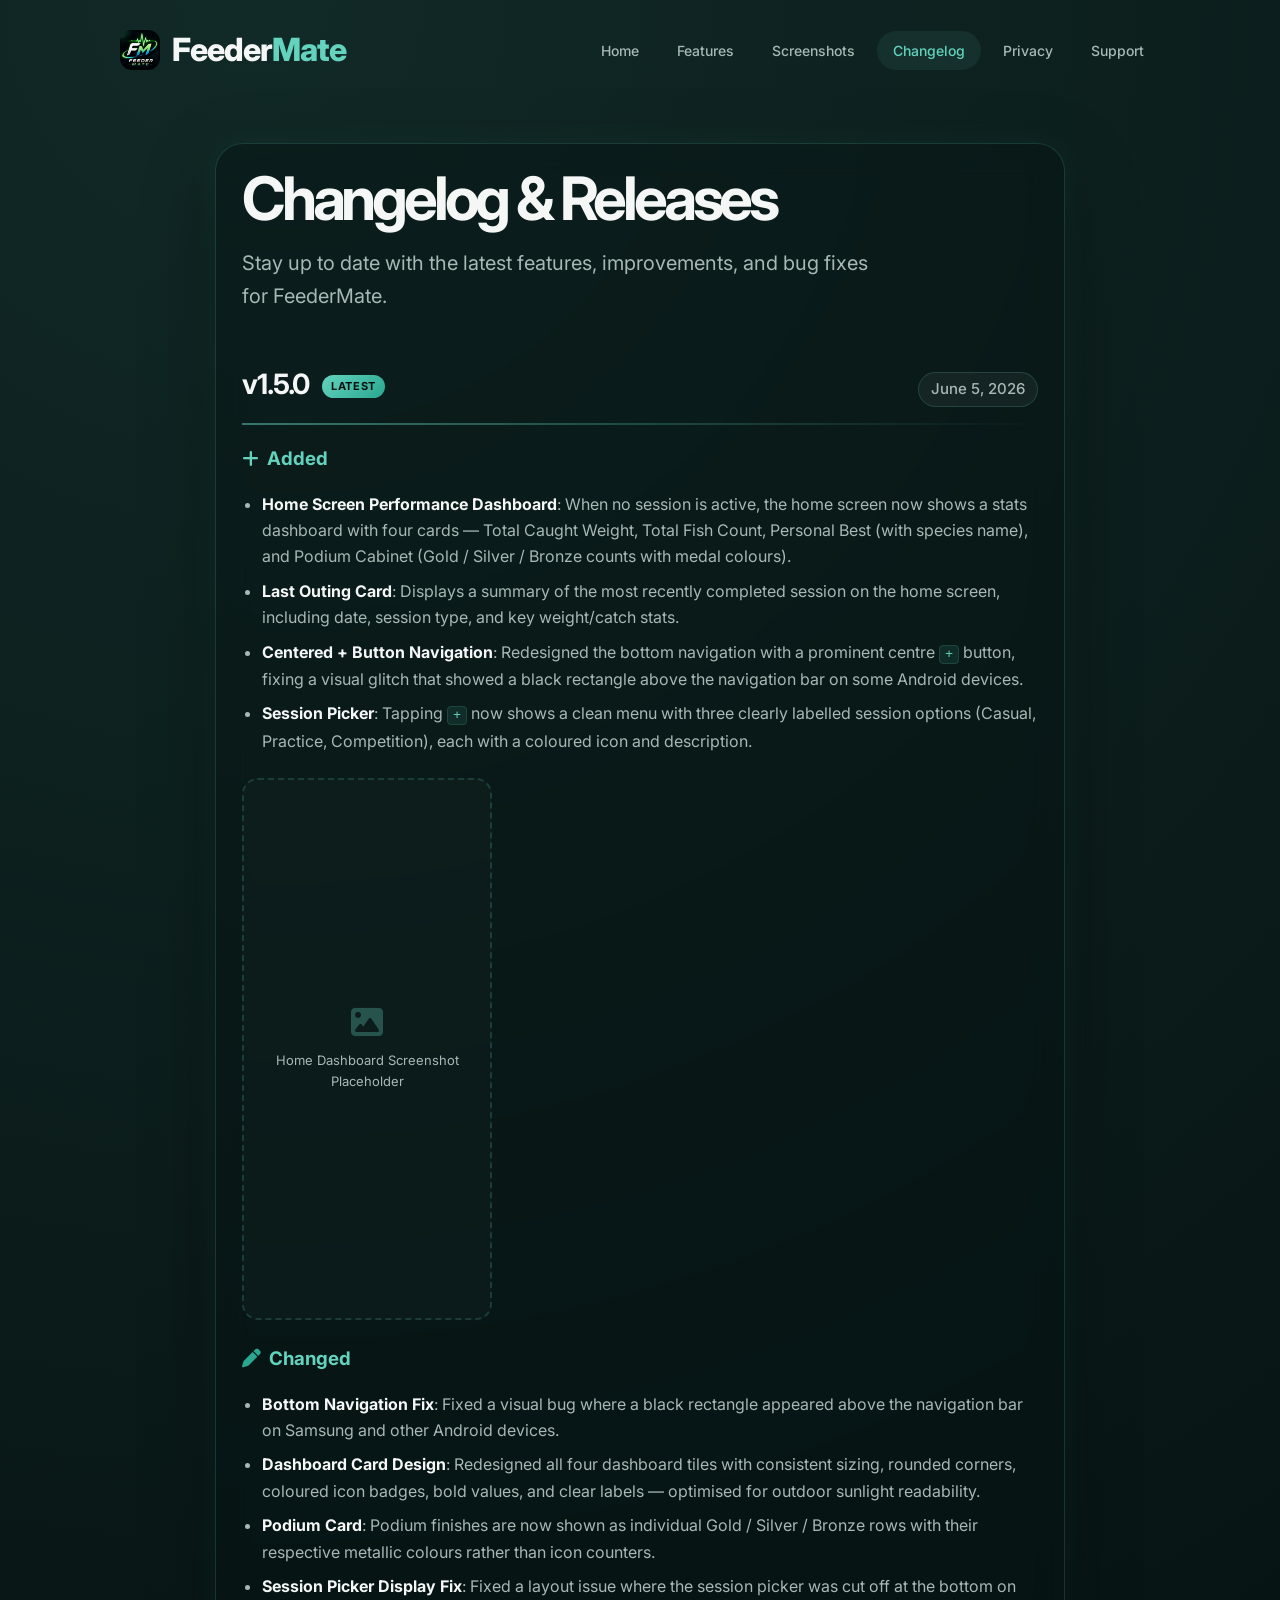
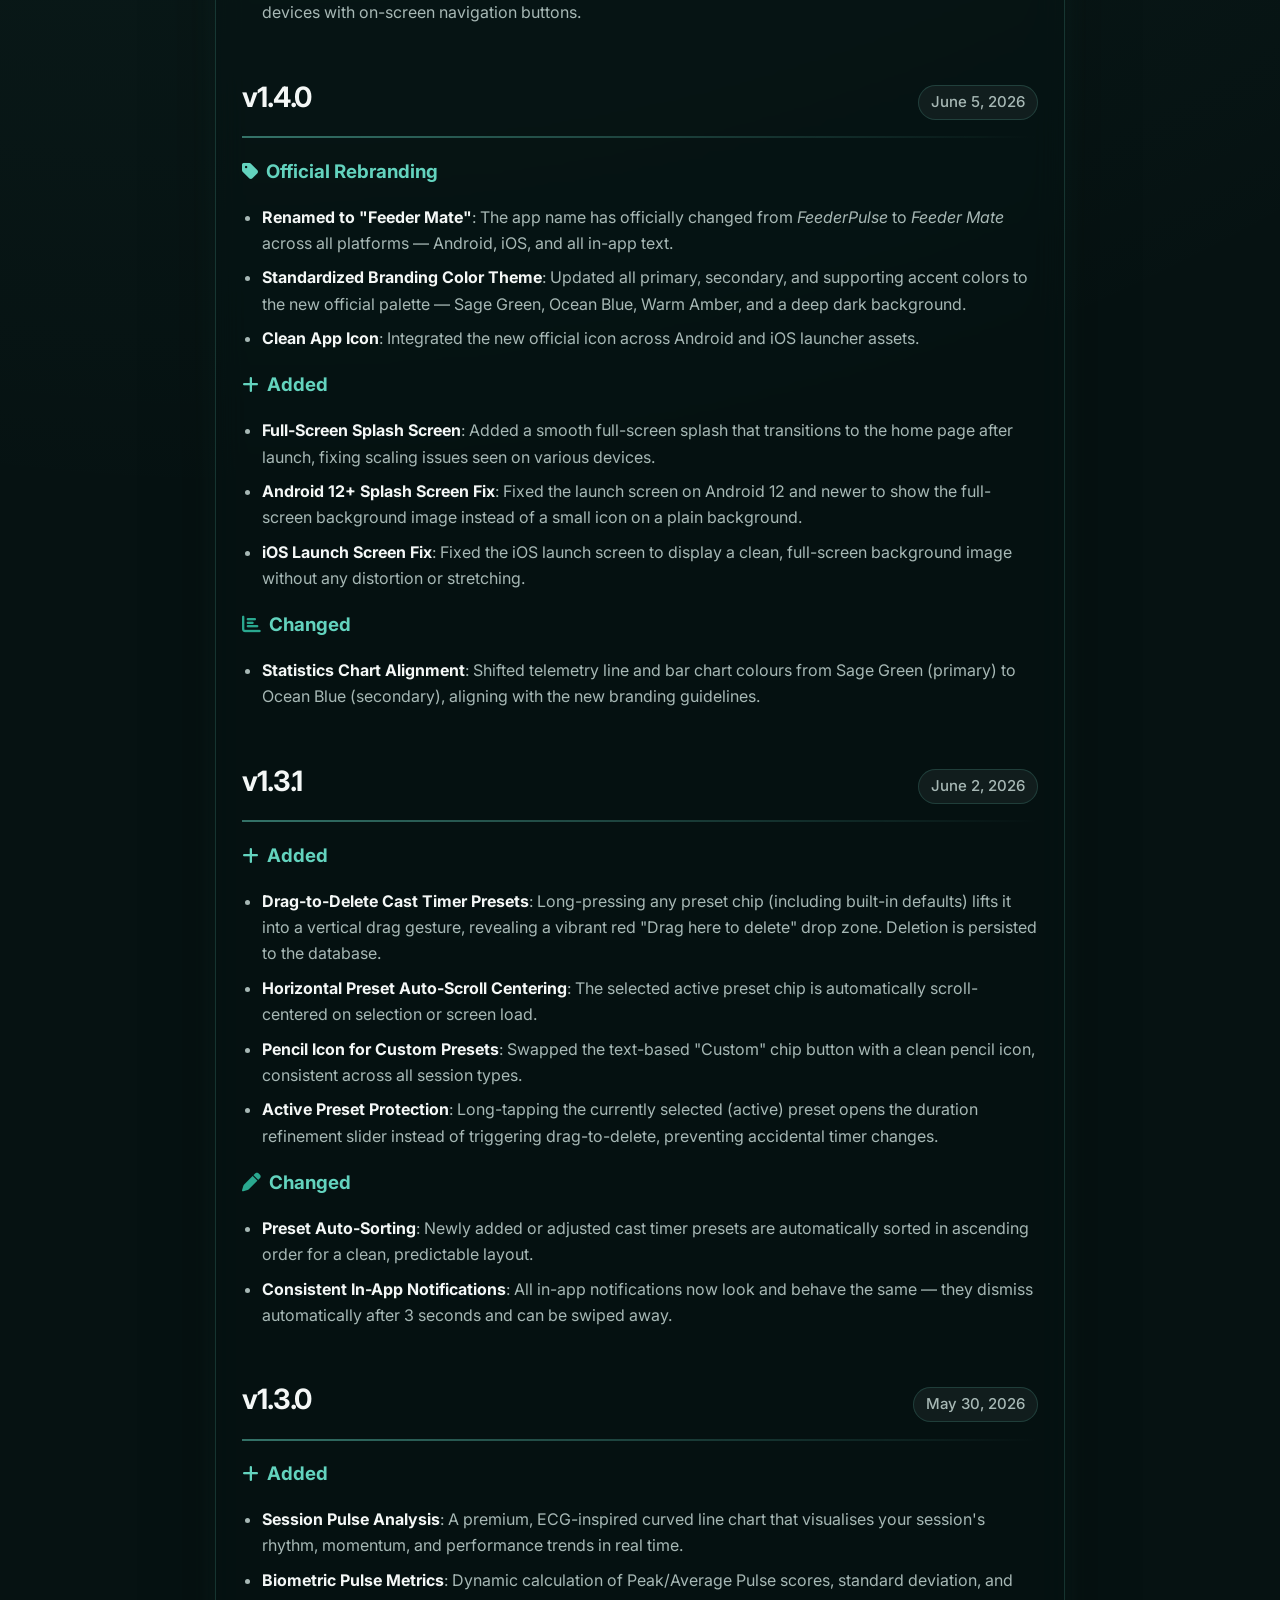
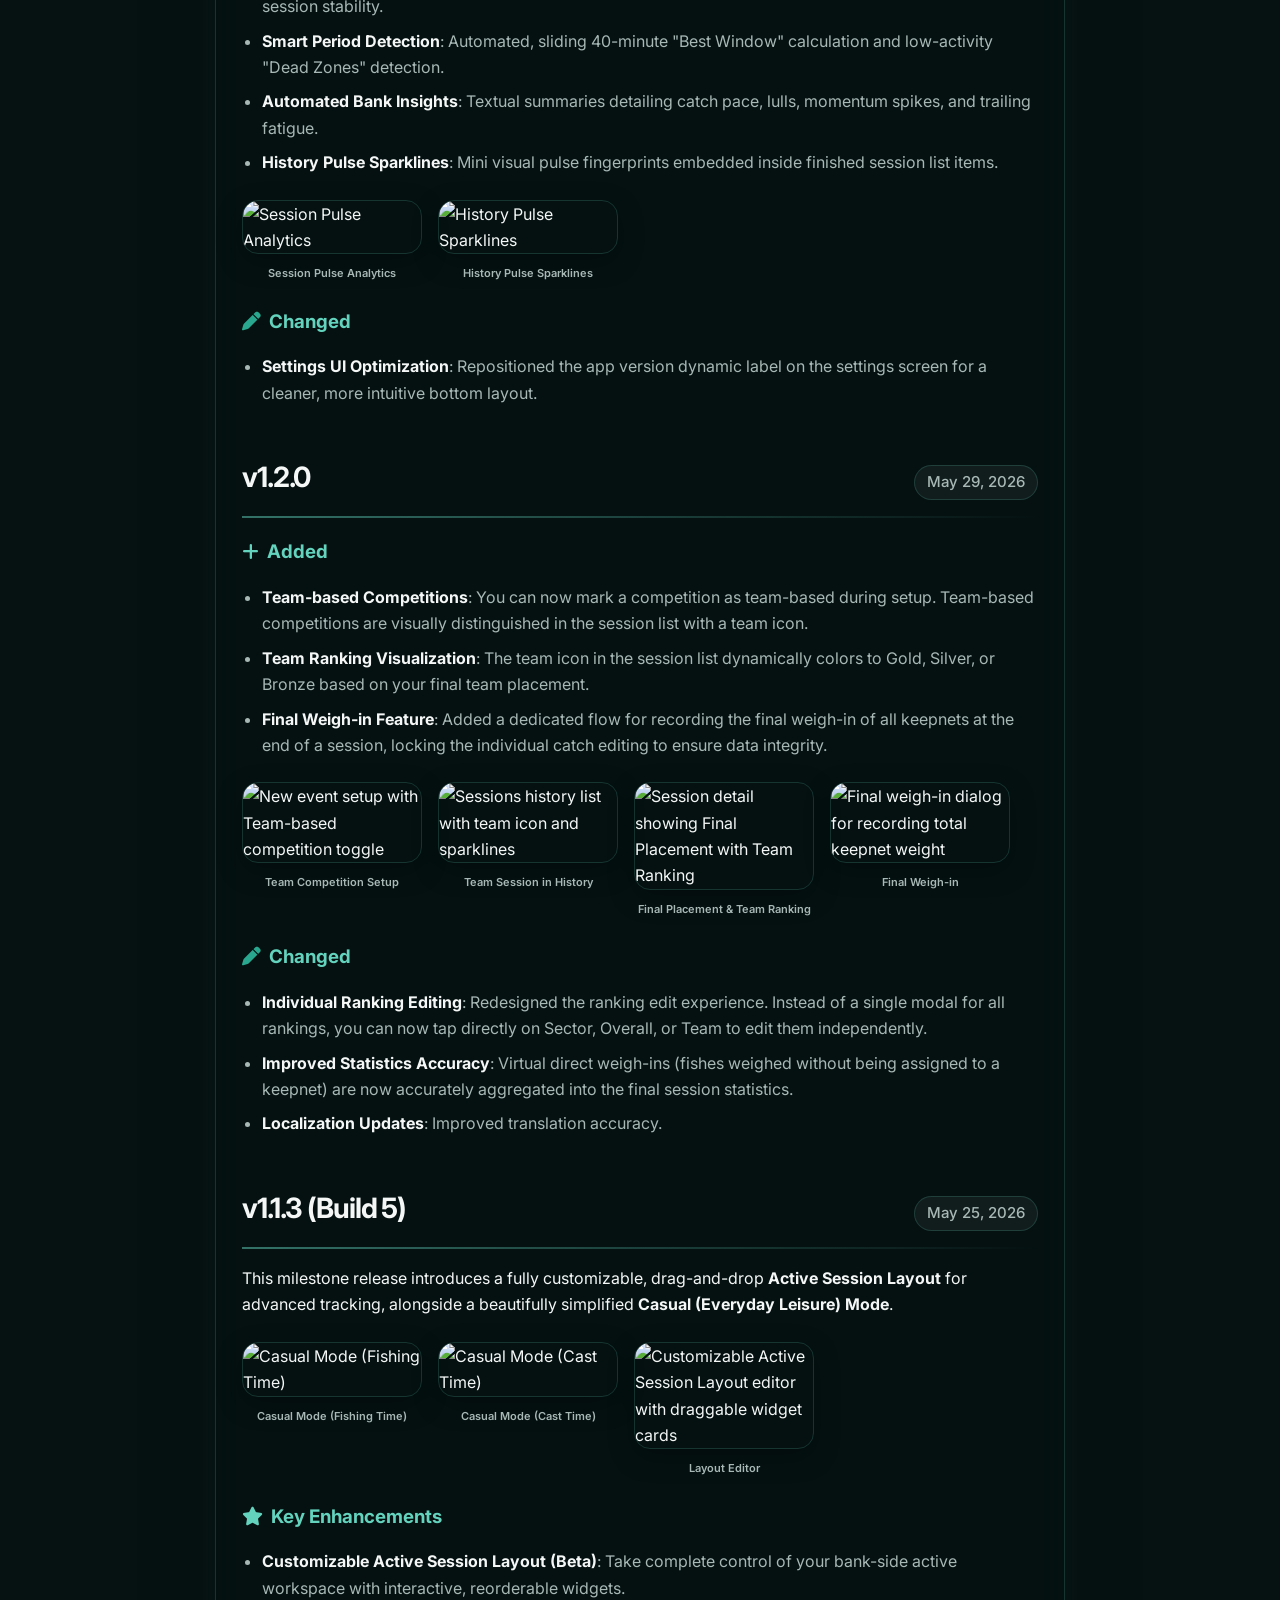
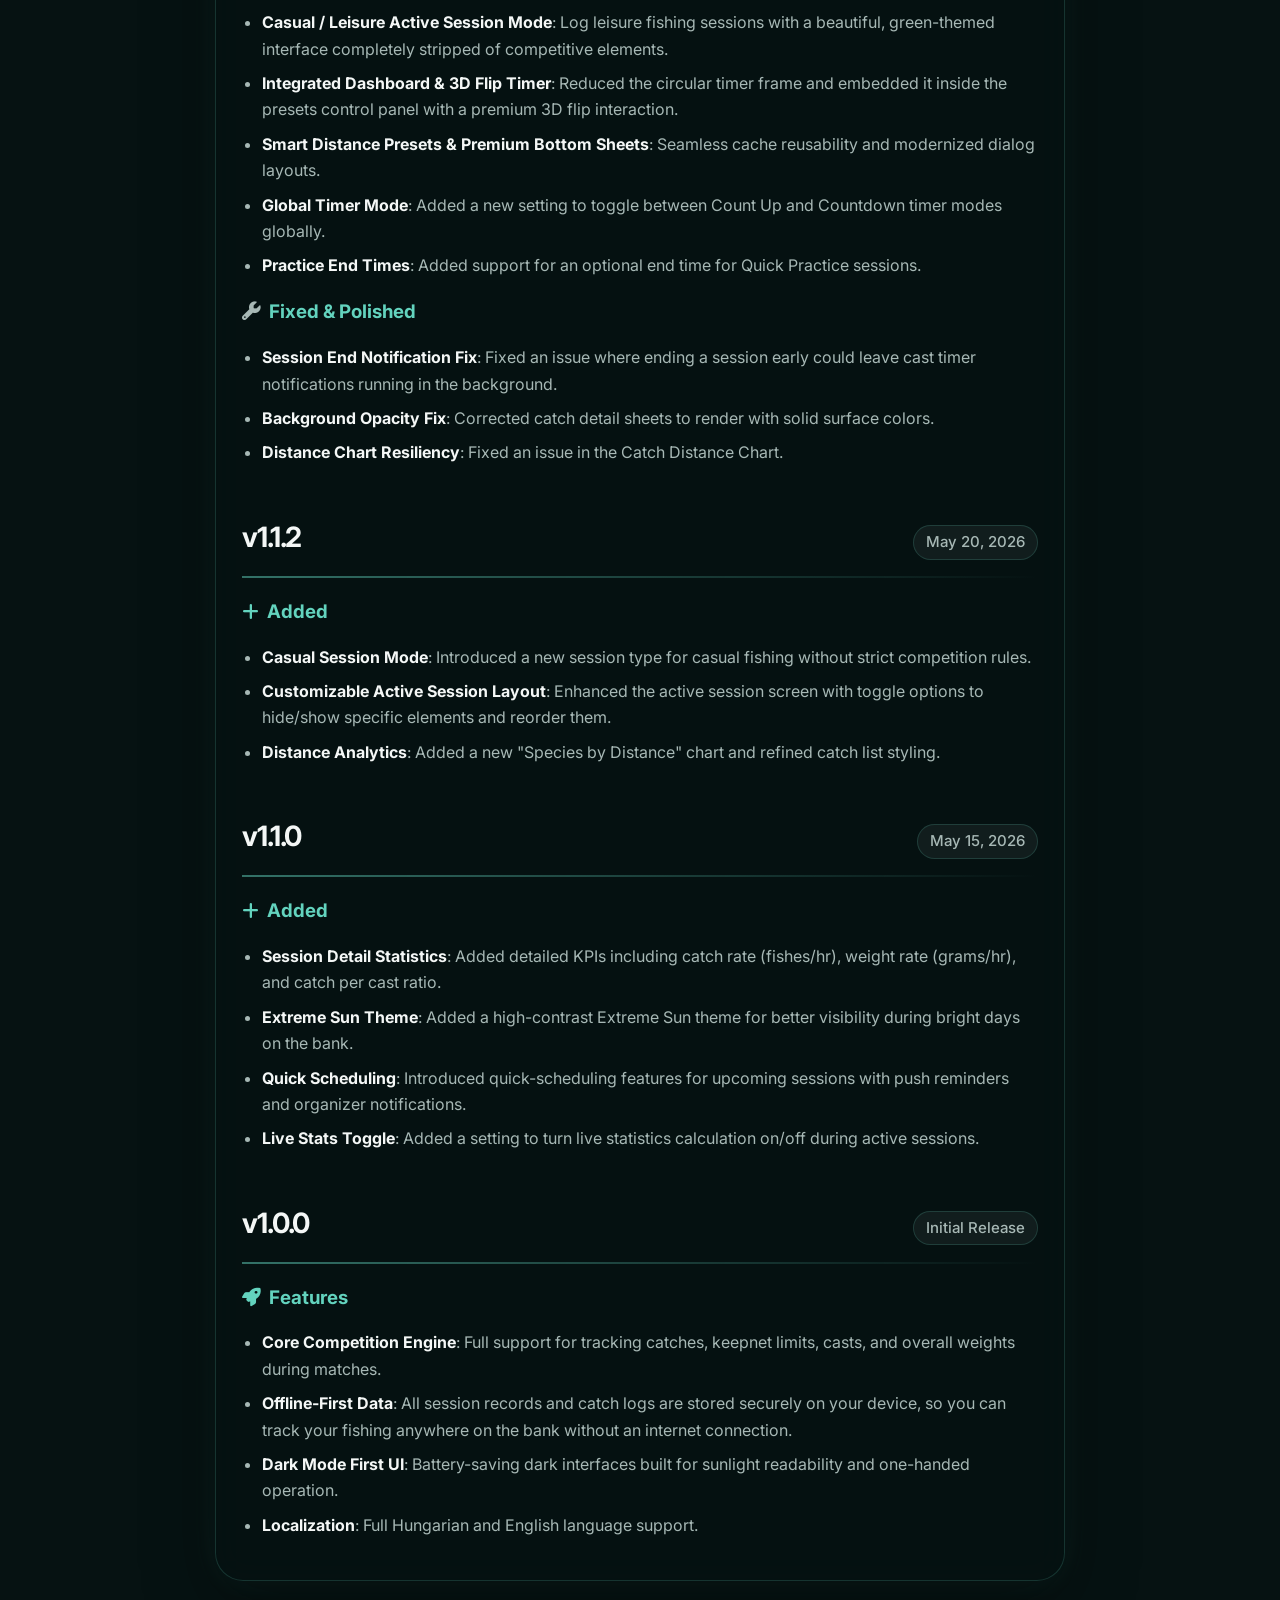
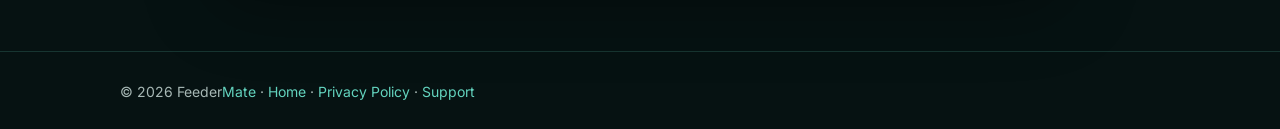
==== changelog/index.html @ 457b097d "Make changelog user-friendly: replace developer jargon with plain language" ====
<!DOCTYPE html>
<html lang="en">

<head>
  <meta charset="UTF-8" />
  <meta name="viewport" content="width=device-width, initial-scale=1.0" />
  <title>Changelog & Releases — FeederMate</title>
  <meta name="description" content="FeederMate release notes, upcoming features, and historical changelog." />

  <!-- Open Graph / Facebook -->
  <meta property="og:type" content="website" />
  <meta property="og:url" content="https://feedermate.app/changelog/" />
  <meta property="og:title" content="Changelog & Releases — FeederMate" />
  <meta property="og:description" content="FeederMate release notes, upcoming features, and historical changelog." />
  <meta property="og:image" content="https://feedermate.app/assets/app_icon_2.webp" />

  <!-- Twitter -->
  <meta property="twitter:card" content="summary_large_image" />
  <meta property="twitter:url" content="https://feedermate.app/changelog/" />
  <meta property="twitter:title" content="Changelog & Releases — FeederMate" />
  <meta property="twitter:description"
    content="FeederMate release notes, upcoming features, and historical changelog." />
  <meta name="twitter:image" content="https://feedermate.app/assets/app_icon_2.webp" />

  <!-- Favicon & Touch Icons -->
  <link rel="icon" type="image/webp" sizes="1254x1254" href="../assets/app_icon_2.webp" />
  <link rel="apple-touch-icon" sizes="1254x1254" href="../assets/app_icon_2.webp" />

  <!-- Google Fonts (Inter) -->
  <link rel="preconnect" href="https://fonts.googleapis.com">
  <link rel="preconnect" href="https://fonts.gstatic.com" crossorigin>
  <link href="https://fonts.googleapis.com/css2?family=Inter:wght@300;400;500;600;700;800;900&display=swap"
    rel="stylesheet">

  <!-- Google Analytics (gtag.js) -->
  <script async src="https://www.googletagmanager.com/gtag/js?id=G-5XJ4RJ6B6T"></script>
  <script>
    window.dataLayer = window.dataLayer || [];
    function gtag() { dataLayer.push(arguments); }
    gtag('js', new Date());

    gtag('config', 'G-5XJ4RJ6B6T');
  </script>

  <link rel="stylesheet" href="../styles/main.css?v=1.0.1" />
  <link rel="stylesheet" href="https://cdnjs.cloudflare.com/ajax/libs/font-awesome/6.7.2/css/all.min.css" />
</head>

<body>
  <header class="container nav">
    <a class="brand" href="../" aria-label="FeederMate home">
      <img src="../assets/app_icon_2.webp" alt="FeederMate Logo" class="brand-logo">
      <span>Feeder<span class="brand-pulse">Mate</span></span>
    </a>
    <button class="nav-toggle" id="nav-toggle" aria-label="Toggle navigation" aria-expanded="false"
      aria-controls="nav-menu">
      <i class="fa-solid fa-bars"></i>
    </button>
    <nav class="nav-links" id="nav-menu">
      <a href="../">Home</a>
      <a href="../#features">Features</a>
      <a href="../#screenshots">Screenshots</a>
      <a href="../changelog/" class="active">Changelog</a>
      <a href="../privacy-policy/">Privacy</a>
      <a href="../support/">Support</a>
    </nav>
  </header>

  <main class="container policy">
    <div class="card changelog">
      <h1>Changelog & Releases</h1>
      <p class="lead">Stay up to date with the latest features, improvements, and bug fixes for FeederMate.</p>

      <div class="release-item latest">
        <div class="release-header">
          <h2>v1.5.0 <span class="release-badge">Latest</span></h2>
          <span class="release-date">June 5, 2026</span>
        </div>
        <div class="pulse-line"></div>
        <div class="release-content">
          <h3><i class="fa-solid fa-plus" style="color:var(--accent);margin-right:8px;"></i>Added</h3>
          <ul>
            <li><strong>Home Screen Performance Dashboard</strong>: When no session is active, the home screen now
              shows a stats dashboard with four cards — Total Caught Weight, Total Fish Count, Personal Best (with
              species name),
              and Podium Cabinet (Gold / Silver / Bronze counts with medal colours).</li>
            <li><strong>Last Outing Card</strong>: Displays a summary of the most recently completed session on the home
              screen, including date, session type, and key weight/catch stats.</li>
            <li><strong>Centered + Button Navigation</strong>: Redesigned the bottom navigation with a prominent
              centre <code>+</code> button, fixing a visual glitch that showed a black rectangle above the
              navigation bar on some Android devices.</li>
            <li><strong>Session Picker</strong>: Tapping <code>+</code> now shows a clean menu with three
              clearly labelled session options (Casual, Practice, Competition), each with a coloured icon and
              description.</li>
          </ul>

          <div class="feature-placeholder">
            <i class="fa-solid fa-image"></i>
            <span>Home Dashboard Screenshot Placeholder</span>
          </div>

          <h3><i class="fa-solid fa-pen" style="color:var(--accent-2);margin-right:8px;"></i>Changed</h3>
          <ul>
            <li><strong>Bottom Navigation Fix</strong>: Fixed a visual bug where a black rectangle appeared above
              the navigation bar on Samsung and other Android devices.
            </li>
            <li><strong>Dashboard Card Design</strong>: Redesigned all four dashboard tiles with consistent sizing,
              rounded corners, coloured icon badges, bold values, and clear labels — optimised for outdoor sunlight
              readability.</li>
            <li><strong>Podium Card</strong>: Podium finishes are now shown as individual Gold / Silver / Bronze rows
              with their respective metallic colours rather than icon counters.</li>
            <li><strong>Session Picker Display Fix</strong>: Fixed a layout issue where the session picker
              was cut off at the bottom on devices with on-screen navigation buttons.
            </li>
          </ul>
        </div>
      </div>

      <div class="release-item">
        <div class="release-header">
          <h2>v1.4.0</h2>
          <span class="release-date">June 5, 2026</span>
        </div>
        <div class="pulse-line"></div>
        <div class="release-content">
          <h3><i class="fa-solid fa-tag" style="color:var(--accent);margin-right:8px;"></i>Official Rebranding</h3>
          <ul>
            <li><strong>Renamed to "Feeder Mate"</strong>: The app name has officially changed from <em>FeederPulse</em>
              to <em>Feeder Mate</em> across all platforms — Android, iOS, and all in-app text.</li>
            <li><strong>Standardized Branding Color Theme</strong>: Updated all primary, secondary, and supporting
              accent colors to the new official palette — Sage Green, Ocean Blue, Warm Amber, and a deep dark
              background.
            </li>
            <li><strong>Clean App Icon</strong>: Integrated the new official icon across Android and iOS launcher
              assets.</li>
          </ul>

          <h3><i class="fa-solid fa-plus" style="color:var(--accent);margin-right:8px;"></i>Added</h3>
          <ul>
            <li><strong>Full-Screen Splash Screen</strong>: Added a smooth full-screen splash that transitions
              to the home page after launch, fixing scaling issues seen on various devices.</li>
            <li><strong>Android 12+ Splash Screen Fix</strong>: Fixed the launch screen on Android 12 and newer
              to show the full-screen background image instead of a small icon on a plain background.</li>
            <li><strong>iOS Launch Screen Fix</strong>: Fixed the iOS launch screen to display a clean,
              full-screen background image without any distortion or stretching.</li>
          </ul>

          <h3><i class="fa-solid fa-chart-bar" style="color:var(--accent-2);margin-right:8px;"></i>Changed</h3>
          <ul>
            <li><strong>Statistics Chart Alignment</strong>: Shifted telemetry line and bar chart colours from Sage
              Green (primary) to Ocean Blue (secondary), aligning with the new branding guidelines.</li>
          </ul>
        </div>
      </div>

      <div class="release-item">
        <div class="release-header">
          <h2>v1.3.1</h2>
          <span class="release-date">June 2, 2026</span>
        </div>
        <div class="pulse-line"></div>
        <div class="release-content">
          <h3><i class="fa-solid fa-plus" style="color:var(--accent);margin-right:8px;"></i>Added</h3>
          <ul>
            <li><strong>Drag-to-Delete Cast Timer Presets</strong>: Long-pressing any preset chip (including built-in
              defaults) lifts it into a vertical drag gesture, revealing a vibrant red "Drag here to delete" drop zone.
              Deletion is persisted to the database.</li>
            <li><strong>Horizontal Preset Auto-Scroll Centering</strong>: The selected active preset chip is
              automatically scroll-centered on selection or screen load.</li>
            <li><strong>Pencil Icon for Custom Presets</strong>: Swapped the text-based "Custom" chip button with a
              clean pencil icon, consistent across all session types.</li>
            <li><strong>Active Preset Protection</strong>: Long-tapping the currently selected (active) preset opens the
              duration refinement slider instead of triggering drag-to-delete, preventing accidental timer changes.</li>
          </ul>
          <h3><i class="fa-solid fa-pen" style="color:var(--accent-2);margin-right:8px;"></i>Changed</h3>
          <ul>
            <li><strong>Preset Auto-Sorting</strong>: Newly added or adjusted cast timer presets are automatically
              sorted in ascending order for a clean, predictable layout.</li>
            <li><strong>Consistent In-App Notifications</strong>: All in-app notifications now look and behave
              the same — they dismiss automatically after 3 seconds and can be swiped away.
            </li>
          </ul>
        </div>
      </div>

      <div class="release-item">
        <div class="release-header">
          <h2>v1.3.0</h2>
          <span class="release-date">May 30, 2026</span>
        </div>
        <div class="pulse-line"></div>
        <div class="release-content">
          <h3><i class="fa-solid fa-plus" style="color:var(--accent);margin-right:8px;"></i>Added</h3>
          <ul>
            <li><strong>Session Pulse Analysis</strong>: A premium, ECG-inspired curved line chart that
              visualises your session's rhythm, momentum, and performance trends in real time.</li>
            <li><strong>Biometric Pulse Metrics</strong>: Dynamic calculation of Peak/Average Pulse scores, standard
              deviation, and session stability.</li>
            <li><strong>Smart Period Detection</strong>: Automated, sliding 40-minute "Best Window" calculation and
              low-activity "Dead Zones" detection.</li>
            <li><strong>Automated Bank Insights</strong>: Textual summaries detailing catch pace, lulls, momentum
              spikes, and trailing fatigue.</li>
            <li><strong>History Pulse Sparklines</strong>: Mini visual pulse fingerprints embedded inside finished
              session list items.</li>
          </ul>

          <div style="display: flex; gap: 16px; margin: 24px 0; flex-wrap: wrap; justify-content: flex-start;">
            <div style="display: flex; flex-direction: column; gap: 6px; width: 180px;">
              <img src="../assets/screenshots/1000003124.webp" alt="Session Pulse Analytics"
                style="width: 100%; border-radius: 16px; border: 1px solid var(--border); box-shadow: 0 8px 24px rgba(0,0,0,0.35); transition: transform 0.25s; cursor: pointer;"
                onmouseover="this.style.transform='translateY(-4px) scale(1.02)'"
                onmouseout="this.style.transform='translateY(0) scale(1)'" />
              <span class="muted"
                style="font-size: 11px; text-align: center; margin-top: 4px; font-weight: 600;">Session Pulse
                Analytics</span>
            </div>
            <div style="display: flex; flex-direction: column; gap: 6px; width: 180px;">
              <img src="../assets/screenshots/1000003122.webp" alt="History Pulse Sparklines"
                style="width: 100%; border-radius: 16px; border: 1px solid var(--border); box-shadow: 0 8px 24px rgba(0,0,0,0.35); transition: transform 0.25s; cursor: pointer;"
                onmouseover="this.style.transform='translateY(-4px) scale(1.02)'"
                onmouseout="this.style.transform='translateY(0) scale(1)'" />
              <span class="muted"
                style="font-size: 11px; text-align: center; margin-top: 4px; font-weight: 600;">History Pulse
                Sparklines</span>
            </div>
          </div>

          <h3><i class="fa-solid fa-pen" style="color:var(--accent-2);margin-right:8px;"></i>Changed</h3>
          <ul>
            <li><strong>Settings UI Optimization</strong>: Repositioned the app version dynamic label on the settings
              screen for a cleaner, more intuitive bottom layout.</li>
          </ul>
        </div>
      </div>

      <div class="release-item">
        <div class="release-header">
          <h2>v1.2.0</h2>
          <span class="release-date">May 29, 2026</span>
        </div>
        <div class="pulse-line"></div>
        <div class="release-content">
          <h3><i class="fa-solid fa-plus" style="color:var(--accent);margin-right:8px;"></i>Added</h3>
          <ul>
            <li><strong>Team-based Competitions</strong>: You can now mark a competition as team-based during setup.
              Team-based competitions are visually distinguished in the session list with a team icon.</li>
            <li><strong>Team Ranking Visualization</strong>: The team icon in the session list dynamically colors to
              Gold, Silver, or Bronze based on your final team placement.</li>
            <li><strong>Final Weigh-in Feature</strong>: Added a dedicated flow for recording the final weigh-in of all
              keepnets at the end of a session, locking the individual catch editing to ensure data integrity.</li>
          </ul>

          <div style="display: flex; gap: 16px; margin: 24px 0; flex-wrap: wrap; justify-content: flex-start;">
            <div style="display: flex; flex-direction: column; gap: 6px; width: 180px;">
              <img src="../assets/screenshots/1000003137.webp" alt="New event setup with Team-based competition toggle"
                style="width: 100%; border-radius: 16px; border: 1px solid var(--border); box-shadow: 0 8px 24px rgba(0,0,0,0.35); transition: transform 0.25s; cursor: pointer;"
                onmouseover="this.style.transform='translateY(-4px) scale(1.02)'"
                onmouseout="this.style.transform='translateY(0) scale(1)'" />
              <span class="muted" style="font-size: 11px; text-align: center; margin-top: 4px; font-weight: 600;">Team
                Competition Setup</span>
            </div>
            <div style="display: flex; flex-direction: column; gap: 6px; width: 180px;">
              <img src="../assets/screenshots/1000003135.webp" alt="Sessions history list with team icon and sparklines"
                style="width: 100%; border-radius: 16px; border: 1px solid var(--border); box-shadow: 0 8px 24px rgba(0,0,0,0.35); transition: transform 0.25s; cursor: pointer;"
                onmouseover="this.style.transform='translateY(-4px) scale(1.02)'"
                onmouseout="this.style.transform='translateY(0) scale(1)'" />
              <span class="muted" style="font-size: 11px; text-align: center; margin-top: 4px; font-weight: 600;">Team
                Session in History</span>
            </div>
            <div style="display: flex; flex-direction: column; gap: 6px; width: 180px;">
              <img src="../assets/screenshots/1000003133.webp"
                alt="Session detail showing Final Placement with Team Ranking"
                style="width: 100%; border-radius: 16px; border: 1px solid var(--border); box-shadow: 0 8px 24px rgba(0,0,0,0.35); transition: transform 0.25s; cursor: pointer;"
                onmouseover="this.style.transform='translateY(-4px) scale(1.02)'"
                onmouseout="this.style.transform='translateY(0) scale(1)'" />
              <span class="muted" style="font-size: 11px; text-align: center; margin-top: 4px; font-weight: 600;">Final
                Placement &amp; Team Ranking</span>
            </div>
            <div style="display: flex; flex-direction: column; gap: 6px; width: 180px;">
              <img src="../assets/screenshots/1000003129.webp"
                alt="Final weigh-in dialog for recording total keepnet weight"
                style="width: 100%; border-radius: 16px; border: 1px solid var(--border); box-shadow: 0 8px 24px rgba(0,0,0,0.35); transition: transform 0.25s; cursor: pointer;"
                onmouseover="this.style.transform='translateY(-4px) scale(1.02)'"
                onmouseout="this.style.transform='translateY(0) scale(1)'" />
              <span class="muted" style="font-size: 11px; text-align: center; margin-top: 4px; font-weight: 600;">Final
                Weigh-in</span>
            </div>
          </div>

          <h3><i class="fa-solid fa-pen" style="color:var(--accent-2);margin-right:8px;"></i>Changed</h3>
          <ul>
            <li><strong>Individual Ranking Editing</strong>: Redesigned the ranking edit experience. Instead of a single
              modal for all rankings, you can now tap directly on Sector, Overall, or Team to edit them independently.
            </li>
            <li><strong>Improved Statistics Accuracy</strong>: Virtual direct weigh-ins (fishes weighed without being
              assigned to a keepnet) are now accurately aggregated into the final session statistics.</li>
            <li><strong>Localization Updates</strong>: Improved translation accuracy.</li>
          </ul>
        </div>
      </div>

      <div class="release-item">
        <div class="release-header">
          <h2>v1.1.3 (Build 5)</h2>
          <span class="release-date">May 25, 2026</span>
        </div>
        <div class="pulse-line"></div>
        <div class="release-content">
          <p>This milestone release introduces a fully customizable, drag-and-drop <strong>Active Session
              Layout</strong> for advanced tracking, alongside a beautifully simplified <strong>Casual (Everyday
              Leisure) Mode</strong>.</p>

          <div style="display: flex; gap: 16px; margin: 24px 0; flex-wrap: wrap; justify-content: flex-start;">
            <div style="display: flex; flex-direction: column; gap: 6px; width: 180px;">
              <img src="../assets/screenshots/1000003116.webp" alt="Casual Mode (Fishing Time)"
                style="width: 100%; border-radius: 16px; border: 1px solid var(--border); box-shadow: 0 8px 24px rgba(0,0,0,0.35); transition: transform 0.25s; cursor: pointer;"
                onmouseover="this.style.transform='translateY(-4px) scale(1.02)'"
                onmouseout="this.style.transform='translateY(0) scale(1)'" />
              <span class="muted" style="font-size: 11px; text-align: center; margin-top: 4px; font-weight: 600;">Casual
                Mode (Fishing Time)</span>
            </div>
            <div style="display: flex; flex-direction: column; gap: 6px; width: 180px;">
              <img src="../assets/screenshots/1000003120.webp" alt="Casual Mode (Cast Time)"
                style="width: 100%; border-radius: 16px; border: 1px solid var(--border); box-shadow: 0 8px 24px rgba(0,0,0,0.35); transition: transform 0.25s; cursor: pointer;"
                onmouseover="this.style.transform='translateY(-4px) scale(1.02)'"
                onmouseout="this.style.transform='translateY(0) scale(1)'" />
              <span class="muted" style="font-size: 11px; text-align: center; margin-top: 4px; font-weight: 600;">Casual
                Mode (Cast Time)</span>
            </div>
            <div style="display: flex; flex-direction: column; gap: 6px; width: 180px;">
              <img src="../assets/screenshots/layout_editor.webp"
                alt="Customizable Active Session Layout editor with draggable widget cards"
                style="width: 100%; border-radius: 16px; border: 1px solid var(--border); box-shadow: 0 8px 24px rgba(0,0,0,0.35); transition: transform 0.25s; cursor: pointer;"
                onmouseover="this.style.transform='translateY(-4px) scale(1.02)'"
                onmouseout="this.style.transform='translateY(0) scale(1)'" />
              <span class="muted" style="font-size: 11px; text-align: center; margin-top: 4px; font-weight: 600;">Layout
                Editor</span>
            </div>
          </div>

          <h3><i class="fa-solid fa-star" style="color:var(--accent);margin-right:8px;"></i>Key Enhancements</h3>
          <ul>
            <li><strong>Customizable Active Session Layout (Beta)</strong>: Take complete control of your bank-side
              active workspace with interactive, reorderable widgets.</li>
            <li><strong>Casual / Leisure Active Session Mode</strong>: Log leisure fishing sessions with a beautiful,
              green-themed interface completely stripped of competitive elements.</li>
            <li><strong>Integrated Dashboard & 3D Flip Timer</strong>: Reduced the circular timer frame and embedded it
              inside the presets control panel with a premium 3D flip interaction.</li>
            <li><strong>Smart Distance Presets & Premium Bottom Sheets</strong>: Seamless cache reusability and
              modernized dialog layouts.</li>
            <li><strong>Global Timer Mode</strong>: Added a new setting to toggle between Count Up and Countdown timer
              modes globally.</li>
            <li><strong>Practice End Times</strong>: Added support for an optional end time for Quick Practice sessions.
            </li>
          </ul>

          <h3><i class="fa-solid fa-wrench" style="color:var(--muted);margin-right:8px;"></i>Fixed & Polished</h3>
          <ul>
            <li><strong>Session End Notification Fix</strong>: Fixed an issue where ending a session early
              could leave cast timer notifications running in the background.</li>
            <li><strong>Background Opacity Fix</strong>: Corrected catch detail sheets to render with solid surface
              colors.</li>
            <li><strong>Distance Chart Resiliency</strong>: Fixed an issue in the Catch Distance Chart.</li>
          </ul>
        </div>
      </div>

      <div class="release-item">
        <div class="release-header">
          <h2>v1.1.2</h2>
          <span class="release-date">May 20, 2026</span>
        </div>
        <div class="pulse-line"></div>
        <div class="release-content">
          <h3><i class="fa-solid fa-plus" style="color:var(--accent);margin-right:8px;"></i>Added</h3>
          <ul>
            <li><strong>Casual Session Mode</strong>: Introduced a new session type for casual fishing without strict
              competition rules.</li>
            <li><strong>Customizable Active Session Layout</strong>: Enhanced the active session screen with toggle
              options to hide/show specific elements and reorder them.</li>
            <li><strong>Distance Analytics</strong>: Added a new "Species by Distance" chart and refined catch list
              styling.</li>
          </ul>
        </div>
      </div>

      <div class="release-item">
        <div class="release-header">
          <h2>v1.1.0</h2>
          <span class="release-date">May 15, 2026</span>
        </div>
        <div class="pulse-line"></div>
        <div class="release-content">
          <h3><i class="fa-solid fa-plus" style="color:var(--accent);margin-right:8px;"></i>Added</h3>
          <ul>
            <li><strong>Session Detail Statistics</strong>: Added detailed KPIs including catch rate (fishes/hr), weight
              rate (grams/hr), and catch per cast ratio.</li>
            <li><strong>Extreme Sun Theme</strong>: Added a high-contrast Extreme Sun theme for better visibility during
              bright days on the bank.</li>
            <li><strong>Quick Scheduling</strong>: Introduced quick-scheduling features for upcoming sessions with push
              reminders and organizer notifications.</li>
            <li><strong>Live Stats Toggle</strong>: Added a setting to turn live statistics calculation on/off during
              active sessions.</li>
          </ul>
        </div>
      </div>

      <div class="release-item">
        <div class="release-header">
          <h2>v1.0.0</h2>
          <span class="release-date">Initial Release</span>
        </div>
        <div class="pulse-line"></div>
        <div class="release-content">
          <h3><i class="fa-solid fa-rocket" style="color:var(--accent);margin-right:8px;"></i>Features</h3>
          <ul>
            <li><strong>Core Competition Engine</strong>: Full support for tracking catches, keepnet limits, casts, and
              overall weights during matches.</li>
            <li><strong>Offline-First Data</strong>: All session records and catch logs are stored securely on your
              device, so you can track your fishing anywhere on the bank without an internet connection.</li>
            <li><strong>Dark Mode First UI</strong>: Battery-saving dark interfaces built for sunlight readability and
              one-handed operation.</li>
            <li><strong>Localization</strong>: Full Hungarian and English language support.</li>
          </ul>
        </div>
      </div>

    </div>
  </main>

  <footer>
    <div class="container">© 2026 Feeder<span class="brand-pulse">Mate</span> · <a href="../">Home</a> · <a
        href="../privacy-policy/">Privacy Policy</a> · <a href="../support/">Support</a></div>
  </footer>
  <script>
    const navToggle = document.getElementById('nav-toggle');
    const navMenu = document.getElementById('nav-menu');

    if (navToggle && navMenu) {
      navToggle.addEventListener('click', () => {
        const isExpanded = navToggle.getAttribute('aria-expanded') === 'true';
        navToggle.setAttribute('aria-expanded', !isExpanded);
        navMenu.classList.toggle('is-active');

        // Morph hamburger icon into close X
        const icon = navToggle.querySelector('i');
        if (icon) {
          if (!isExpanded) {
            icon.classList.remove('fa-bars');
            icon.classList.add('fa-xmark');
          } else {
            icon.classList.remove('fa-xmark');
            icon.classList.add('fa-bars');
          }
        }

        document.body.style.overflow = !isExpanded ? 'hidden' : '';
      });
    }
  </script>
</body>

</html>
---- styles/main.css ----
:root {
  --bg: #061212;
  --bg-soft: #0b1f1e;
  --card: rgba(255, 255, 255, 0.055);
  --text: #f4f7f6;
  --muted: #a7b8b5;
  --accent: #63d3be;
  --accent-2: #2aa88f;
  --border: rgba(99, 211, 190, 0.18);
}

* {
  box-sizing: border-box;
}

body {
  margin: 0;
  background: radial-gradient(circle at 20% 0%, rgba(99, 211, 190, 0.12), transparent 32%), var(--bg);
  color: var(--text);
  font-family: 'Inter', ui-sans-serif, system-ui, -apple-system, BlinkMacSystemFont, "Segoe UI", sans-serif;
  line-height: 1.65;
  overflow-x: hidden; /* Prevent horizontal scroll from navigation drawer */
}

a {
  color: var(--accent);
  text-decoration: none;
}

a:hover {
  text-decoration: none;
}

.container {
  width: min(1040px, calc(100% - 40px));
  margin: 0 auto;
}

.nav {
  display: flex;
  align-items: center;
  justify-content: space-between;
  padding: 24px 0;
}

.brand {
  display: flex;
  align-items: center;
  gap: 12px;
  font-size: 32px;
  font-weight: 800;
  letter-spacing: -0.03em;
  color: var(--text);
}

.brand:hover {
  text-decoration: none;
}

.brand-logo {
  width: 40px;
  height: 40px;
  border-radius: 12px;
  object-fit: cover;
  flex-shrink: 0;
}

.brand-mark {
  width: 40px;
  height: 40px;
  border-radius: 12px;
  background: linear-gradient(135deg, var(--accent), var(--accent-2));
  box-shadow: 0 0 28px rgba(99, 211, 190, 0.28);
  position: relative;
}

.brand-mark::after {
  content: "";
  position: absolute;
  left: 8px;
  right: 8px;
  top: 19px;
  height: 2px;
  background: #061212;
  box-shadow: 7px -7px 0 -1px #061212, 13px 7px 0 -1px #061212;
}

.nav-links {
  display: flex;
  gap: 6px;
  font-size: 14px;
  align-items: center;
}

.nav-links a {
  color: var(--muted);
  font-weight: 500;
  padding: 8px 16px;
  border-radius: 999px;
  transition: color 0.25s ease, background-color 0.25s ease;
}

.nav-links a:hover,
.nav-links a.active {
  color: var(--accent);
  background-color: rgba(99, 211, 190, 0.08);
  text-decoration: none;
}

.hero {
  padding: 70px 0 56px;
  display: grid;
  grid-template-columns: 1.2fr 0.8fr;
  gap: 48px;
  align-items: center;
}

.kicker {
  color: var(--accent);
  font-weight: 700;
  margin-bottom: 10px;
}

h1 {
  font-size: clamp(44px, 8vw, 78px);
  line-height: 0.95;
  margin: 0 0 20px;
  letter-spacing: -0.07em;
}

h2 {
  font-size: 30px;
  letter-spacing: -0.04em;
  margin-top: 0;
}

h3 {
  color: var(--accent);
  margin-bottom: 8px;
}

.lead {
  color: var(--muted);
  font-size: 20px;
  max-width: 650px;
}

.actions {
  display: flex;
  flex-wrap: wrap;
  gap: 14px;
  margin-top: 30px;
}

.button {
  display: inline-flex;
  align-items: center;
  justify-content: center;
  gap: 8px;
  min-height: 46px;
  padding: 0 18px;
  border-radius: 999px;
  border: 1px solid var(--border);
  background: rgba(255, 255, 255, 0.05);
  color: var(--text);
  font-weight: 700;
}

.button.primary {
  background: linear-gradient(135deg, var(--accent), var(--accent-2));
  color: #041010;
  border: 0;
}

.phone-card,
.card {
  background: rgba(6, 18, 18, 0.45);
  backdrop-filter: blur(16px);
  -webkit-backdrop-filter: blur(16px);
  border: 1px solid var(--border);
  border-radius: 28px;
  box-shadow: 0 24px 70px rgba(0, 0, 0, 0.35), 0 0 32px rgba(99, 211, 190, 0.08);
  transition: transform 0.3s cubic-bezier(0.16, 1, 0.3, 1), border-color 0.3s ease, box-shadow 0.3s ease;
}

.card:hover {
  transform: translateY(-4px) scale(1.01);
  border-color: rgba(99, 211, 190, 0.35);
  box-shadow: 0 30px 80px rgba(0, 0, 0, 0.45), 0 0 40px rgba(99, 211, 190, 0.12);
}

.phone-card {
  padding: 22px;
  aspect-ratio: 0.72;
  display: flex;
  flex-direction: column;
  justify-content: space-between;
}

.phone-card-brand {
  display: block;
  font-size: 24px;
  font-weight: 900;
  letter-spacing: -0.04em;
  text-align: center;
  margin-bottom: 4px;
}

.brand-pulse {
  color: var(--accent);
}

.timer {
  font-size: 58px;
  font-weight: 900;
  letter-spacing: -0.06em;
  text-align: center;
  margin: 32px 0 12px;
}

.ekg-line {
  width: 100%;
  height: 54px;
  margin: 16px 0;
  overflow: visible;
}

.ekg-trail {
  fill: none;
  stroke: var(--accent);
  stroke-width: 1.5;
  stroke-linecap: round;
  stroke-linejoin: round;
  opacity: 0.2;
}

.ekg-glow {
  fill: none;
  stroke: var(--accent);
  stroke-width: 2.5;
  stroke-linecap: round;
  stroke-linejoin: round;
  filter: drop-shadow(0 0 6px rgba(99, 211, 190, 0.9));
  stroke-dasharray: 120 730;
  stroke-dashoffset: 0;
  animation: ekg-scan 2s linear infinite;
}

@keyframes ekg-scan {
  from {
    stroke-dashoffset: 0;
  }

  to {
    stroke-dashoffset: -850;
  }
}

@media (prefers-reduced-motion: reduce) {
  .ekg-glow {
    animation-play-state: paused;
  }
}

.mock-buttons {
  display: grid;
  gap: 12px;
}

.mock-button {
  padding: 16px;
  border-radius: 18px;
  background: rgba(99, 211, 190, 0.12);
  font-weight: 800;
  text-align: center;
  display: flex;
  align-items: center;
  justify-content: center;
  gap: 8px;
}

.card-icon {
  font-size: 26px;
  color: var(--accent);
  margin-bottom: 12px;
}

.button i,
.mock-button i {
  pointer-events: none;
}

h2>i {
  color: var(--accent);
  margin-right: 10px;
}

.section {
  padding: 44px 0;
}

.screenshots-scroll {
  display: grid;
  grid-template-columns: repeat(auto-fit, minmax(86px, 1fr));
  gap: 12px;
  align-items: start;
}

.screenshot-frame {
  width: 100%;
  margin: 0;
  display: flex;
  flex-direction: column;
  align-items: center;
  gap: 6px;
}

.screenshot-frame img {
  width: 100%;
  max-width: 108px;
  aspect-ratio: 9 / 19.5;
  object-fit: cover;
  border-radius: 16px;
  border: 1px solid var(--border);
  background: var(--bg-soft);
  box-shadow: 0 8px 28px rgba(0, 0, 0, 0.3), 0 0 0 1px rgba(99, 211, 190, 0.06);
  display: block;
  cursor: zoom-in;
  transition: transform 0.3s cubic-bezier(0.16, 1, 0.3, 1), border-color 0.3s ease, box-shadow 0.3s ease;
}

.screenshot-frame img:hover {
  transform: translateY(-4px) scale(1.03);
  border-color: rgba(99, 211, 190, 0.5);
  box-shadow: 0 12px 36px rgba(0, 0, 0, 0.45), 0 0 16px rgba(99, 211, 190, 0.15);
}

.screenshot-frame img:focus-visible {
  outline: 2px solid var(--accent);
  outline-offset: 3px;
}

body.lightbox-open {
  overflow: hidden;
}

dialog.lightbox {
  border: none;
  background: transparent;
  padding: 0;
  margin: auto;
  max-width: none;
  max-height: none;
  overflow: visible;
}

dialog.lightbox::backdrop {
  background: rgba(2, 10, 10, 0.86);
  backdrop-filter: blur(6px);
  -webkit-backdrop-filter: blur(6px);
}

.lightbox-content {
  position: relative;
  z-index: 1;
  width: min(92vw, 560px);
  padding: 18px;
  border-radius: 22px;
  border: 1px solid var(--border);
  background: rgba(6, 18, 18, 0.95);
  box-shadow: 0 26px 70px rgba(0, 0, 0, 0.55), 0 0 0 1px rgba(99, 211, 190, 0.12);
  backdrop-filter: blur(12px);
  -webkit-backdrop-filter: blur(12px);
  color: var(--text);
}

.lightbox-close {
  position: absolute;
  top: 8px;
  right: 8px;
  width: 36px;
  height: 36px;
  border: 0;
  border-radius: 999px;
  background: rgba(255, 255, 255, 0.1);
  color: var(--text);
  cursor: pointer;
}

.lightbox-close:hover {
  background: rgba(255, 255, 255, 0.17);
}

.lightbox-nav {
  position: absolute;
  top: 50%;
  transform: translateY(-50%);
  width: 40px;
  height: 40px;
  border: 0;
  border-radius: 999px;
  background: rgba(255, 255, 255, 0.12);
  color: var(--text);
  cursor: pointer;
}

.lightbox-nav:hover {
  background: rgba(255, 255, 255, 0.2);
}

.lightbox-prev {
  left: -50px;
}

.lightbox-next {
  right: -50px;
}

.lightbox-content img {
  display: block;
  width: 100%;
  height: auto;
  max-height: calc(90vh - 90px);
  object-fit: contain;
  border-radius: 14px;
  border: 1px solid var(--border);
}

.lightbox-caption {
  margin: 8px 0 2px;
  text-align: center;
  color: var(--muted);
  font-size: 13px;
}

@media (max-width: 800px) {
  .lightbox-prev {
    left: 8px;
  }

  .lightbox-next {
    right: 8px;
  }
}

.screenshot-placeholder {
  display: flex;
  flex-direction: column;
  align-items: center;
  gap: 10px;
  color: var(--muted);
  font-size: 13px;
}

.screenshot-placeholder i {
  font-size: 26px;
  color: var(--accent);
  opacity: 0.5;
}

.screenshot-frame figcaption {
  font-size: 12px;
  color: var(--muted);
  text-align: center;
}

.grid {
  display: grid;
  grid-template-columns: repeat(3, 1fr);
  gap: 18px;
}

.card {
  padding: 26px;
}

.muted {
  color: var(--muted);
}

.policy {
  padding: 42px 0 70px;
}

.policy .card {
  max-width: 850px;
  margin: 0 auto;
}

.policy h1 {
  font-size: clamp(38px, 6vw, 60px);
}

.policy h2 {
  color: var(--accent);
  font-size: 24px;
  margin-top: 34px;
}

footer {
  border-top: 1px solid var(--border);
  padding: 28px 0;
  color: var(--muted);
  font-size: 14px;
}

@media (max-width: 800px) {
  .hero {
    grid-template-columns: 1fr;
    padding-top: 36px;
  }

  .grid {
    grid-template-columns: 1fr;
  }

  .nav {
    align-items: flex-start;
    gap: 14px;
    flex-direction: column;
  }
}

.pulse-line {
  height: 2px;
  background: linear-gradient(90deg, var(--accent), transparent);
  margin: 16px 0;
  opacity: 0.5;
}

.changelog .release-item {
  margin-top: 48px;
}

.changelog .release-header {
  display: flex;
  align-items: baseline;
  justify-content: space-between;
  flex-wrap: wrap;
  gap: 12px;
}

.changelog .release-header h2 {
  margin: 0;
  color: var(--text);
  font-size: 28px;
}

.changelog .release-date {
  color: var(--muted);
  font-size: 15px;
  font-weight: 500;
  background: rgba(255, 255, 255, 0.05);
  padding: 4px 12px;
  border-radius: 999px;
  border: 1px solid var(--border);
}

.changelog .release-content ul {
  padding-left: 20px;
}

.changelog .release-content li {
  margin-bottom: 8px;
  color: var(--muted);
}

.changelog .release-content strong {
  color: var(--text);
}

.changelog .feature-image {
  max-width: 100%;
  border-radius: 16px;
  border: 1px solid var(--border);
  margin: 16px 0;
  box-shadow: 0 8px 28px rgba(0, 0, 0, 0.3);
}

.changelog .feature-placeholder {
  width: 100%;
  max-width: 250px;
  aspect-ratio: 9 / 19.5;
  border-radius: 16px;
  border: 2px dashed var(--border);
  background: rgba(255, 255, 255, 0.02);
  display: flex;
  flex-direction: column;
  align-items: center;
  justify-content: center;
  margin: 24px 0;
  color: var(--muted);
  gap: 12px;
  text-align: center;
  padding: 20px;
  font-size: 13px;
}

.changelog .feature-placeholder i {
  font-size: 32px;
  color: var(--accent);
  opacity: 0.3;
}

.release-badge {
  display: inline-block;
  font-size: 11px;
  font-weight: 700;
  letter-spacing: 0.06em;
  text-transform: uppercase;
  background: linear-gradient(135deg, var(--accent), var(--accent-2));
  color: #041010;
  padding: 2px 9px;
  border-radius: 999px;
  vertical-align: middle;
  margin-left: 8px;
}

.changelog .release-content code {
  font-family: ui-monospace, "SF Mono", Menlo, Consolas, monospace;
  font-size: 0.85em;
  background: rgba(99, 211, 190, 0.1);
  color: var(--accent);
  padding: 1px 5px;
  border-radius: 4px;
  border: 1px solid rgba(99, 211, 190, 0.15);
}

/* Nav Toggle & Responsive Mobile Hamburger Drawer */
.nav-toggle {
  display: none;
}

/* App Store & Google Play CTA Badges */
.badges {
  display: flex;
  gap: 12px;
  margin-top: 24px;
  flex-wrap: wrap;
}

.badge-cta {
  display: flex;
  align-items: center;
  gap: 10px;
  background: rgba(255, 255, 255, 0.03);
  border: 1px solid rgba(255, 255, 255, 0.08);
  padding: 8px 16px;
  border-radius: 14px;
  cursor: pointer;
  transition: background-color 0.2s, border-color 0.2s, transform 0.2s;
  user-select: none;
}

.badge-cta:hover {
  background: rgba(99, 211, 190, 0.05);
  border-color: var(--accent);
  transform: translateY(-2px);
}

.badge-cta i {
  font-size: 22px;
  color: var(--text);
}

.badge-cta div {
  display: flex;
  flex-direction: column;
  align-items: flex-start;
  line-height: 1.1;
}

.badge-cta span {
  font-size: 8px;
  text-transform: uppercase;
  color: var(--muted);
  letter-spacing: 0.08em;
}

.badge-cta strong {
  font-size: 13px;
  color: var(--text);
  font-weight: 700;
}

/* Hero Phone Mockup Buttons & Dynamic Interactivity */
.mock-btn {
  border: none;
  outline: none;
  font-family: inherit;
  padding: 16px;
  border-radius: 18px;
  background: rgba(99, 211, 190, 0.12);
  color: var(--text);
  font-weight: 800;
  font-size: 14px;
  text-align: center;
  display: flex;
  align-items: center;
  justify-content: center;
  gap: 8px;
  cursor: pointer;
  transition: background-color 0.2s, transform 0.1s;
}

.mock-btn:hover {
  background: rgba(99, 211, 190, 0.2);
}

.mock-btn:active {
  transform: scale(0.97);
}

.mock-btn.primary {
  background: var(--accent);
  color: #041010;
}

.mock-btn.primary:hover {
  background: #7bf8e0;
}

.mock-fish-count {
  display: flex;
  justify-content: center;
  margin-top: 16px;
  opacity: 0;
  transform: translateY(8px);
  transition: opacity 0.3s, transform 0.3s cubic-bezier(0.16, 1, 0.3, 1);
}

.mock-fish-count.is-visible {
  opacity: 1;
  transform: translateY(0);
}

.mock-fish-pill {
  background: rgba(99, 211, 190, 0.15);
  border: 1px solid var(--border);
  color: var(--accent);
  padding: 6px 14px;
  border-radius: 999px;
  font-size: 13px;
  font-weight: 700;
  letter-spacing: -0.01em;
  display: inline-flex;
  align-items: center;
  gap: 6px;
}

/* Media Query Additions for Mobile Carousel and Mobile Drawer Layout */
@media (max-width: 800px) {
  .nav {
    position: relative;
    padding: 16px 0;
    flex-direction: row;
    align-items: center;
  }

  .nav-toggle {
    display: block;
    background: transparent;
    border: none;
    color: var(--text);
    font-size: 22px;
    cursor: pointer;
    z-index: 1010;
    padding: 8px;
    margin-right: -8px;
    transition: transform 0.2s;
  }

  .nav-toggle:active {
    transform: scale(0.9);
  }

  .nav-links {
    display: flex;
    flex-direction: column;
    position: fixed;
    top: 0;
    right: -100%;
    width: min(280px, 80%);
    height: 100vh;
    background: rgba(6, 18, 18, 0.96);
    backdrop-filter: blur(20px);
    -webkit-backdrop-filter: blur(20px);
    border-left: 1px solid var(--border);
    padding: 96px 24px 40px;
    gap: 8px;
    z-index: 1000;
    transition: right 0.35s cubic-bezier(0.16, 1, 0.3, 1);
    box-shadow: -10px 0 40px rgba(0, 0, 0, 0.5);
  }

  .nav-links.is-active {
    right: 0;
  }

  .nav-links a {
    width: 100%;
    font-size: 16px;
    padding: 12px 20px;
    border-radius: 12px;
    box-sizing: border-box;
  }

  .nav-links a:hover,
  .nav-links a.active {
    background-color: rgba(99, 211, 190, 0.12);
  }

  /* Horizontal swipeable screenshot carousel */
  .screenshots-scroll {
    display: flex;
    overflow-x: auto;
    scroll-snap-type: x mandatory;
    scrollbar-width: none; /* Hide scrollbar for Firefox */
    -ms-overflow-style: none;  /* Hide scrollbar for IE/Edge */
    padding: 8px 4px 16px;
    gap: 16px;
    margin-inline: -20px; /* Bleed to screen edges */
    padding-inline: 20px;
  }

  .screenshots-scroll::-webkit-scrollbar {
    display: none; /* Hide scrollbar for Chrome/Safari/Opera */
  }

  .screenshot-frame {
    flex: 0 0 140px;
    scroll-snap-align: start;
  }

  .screenshot-frame img {
    max-width: 140px;
  }
}

/* Mock screen display utilities */
.mock-screen {
  display: none;
  flex-direction: column;
  height: 100%;
  justify-content: space-between;
  box-sizing: border-box;
}

.mock-screen.is-active {
  display: flex;
}

@keyframes pulse-glow {
  0% {
    box-shadow: 0 0 0 0 rgba(99, 211, 190, 0.4);
  }
  70% {
    box-shadow: 0 0 0 15px rgba(99, 211, 190, 0);
  }
  100% {
    box-shadow: 0 0 0 0 rgba(99, 211, 190, 0);
  }
}

/* Session Pulse Showcase Styles */
.pulse-showcase-card {
  background: radial-gradient(circle at 100% 100%, rgba(99, 211, 190, 0.08), transparent 50%), rgba(6, 18, 18, 0.55);
  backdrop-filter: blur(16px);
  -webkit-backdrop-filter: blur(16px);
  border: 1px solid var(--border);
  border-radius: 32px;
  padding: 40px;
  box-shadow: 0 24px 70px rgba(0, 0, 0, 0.4), 0 0 32px rgba(99, 211, 190, 0.06);
  position: relative;
  overflow: hidden;
  margin-top: 32px;
}

.pulse-badge {
  display: inline-flex;
  align-items: center;
  gap: 8px;
  background: rgba(99, 211, 190, 0.15);
  color: var(--accent);
  border: 1px solid var(--border);
  padding: 6px 14px;
  border-radius: 999px;
  font-size: 12px;
  font-weight: 800;
  letter-spacing: 0.05em;
  margin-bottom: 24px;
  text-transform: uppercase;
}

.pulse-features-grid {
  display: grid;
  grid-template-columns: repeat(2, 1fr);
  gap: 32px;
  margin-top: 40px;
}

.pulse-feature-item {
  display: flex;
  gap: 20px;
  align-items: flex-start;
}

.pulse-feature-item i {
  font-size: 24px;
  color: var(--accent);
  background: rgba(99, 211, 190, 0.12);
  padding: 14px;
  border-radius: 16px;
  flex-shrink: 0;
  border: 1px solid rgba(99, 211, 190, 0.1);
  box-shadow: 0 8px 20px rgba(0, 0, 0, 0.15);
}

.pulse-feature-item h4 {
  margin: 0 0 6px;
  font-size: 18px;
  font-weight: 700;
  color: var(--text);
}

.pulse-feature-item p {
  margin: 0;
  font-size: 14px;
  line-height: 1.6;
}

@media (max-width: 800px) {
  .pulse-showcase-card {
    padding: 28px 20px;
  }
  
  .pulse-features-grid {
    grid-template-columns: 1fr;
    gap: 24px;
  }
}

/* Beta Dialog Input & Form Focus States */
.beta-content {
  width: min(92vw, 440px) !important;
  color: var(--text) !important;
}

.beta-content h2,
.beta-content h3 {
  color: var(--text) !important;
}

.form-group input:focus,
.form-group select:focus {
  border-color: var(--accent) !important;
  box-shadow: 0 0 12px rgba(99, 211, 190, 0.25);
  outline: none;
}

/* Mockup Circular Timer & Preset Styles */
.preset-btn {
  padding: 6px 0;
  font-size: 10px;
  font-weight: 700;
  border-radius: 6px;
  border: 1px solid rgba(255, 255, 255, 0.08);
  background: rgba(255, 255, 255, 0.03);
  color: rgba(255, 255, 255, 0.6);
  cursor: pointer;
  transition: all 0.2s ease;
}

.preset-btn:hover {
  background: rgba(255, 255, 255, 0.08);
  color: #fff;
  border-color: rgba(255, 255, 255, 0.15);
}

.preset-btn.active {
  border-color: var(--accent) !important;
  background: rgba(99, 211, 190, 0.08) !important;
  color: var(--accent) !important;
  box-shadow: 0 0 8px rgba(99, 211, 190, 0.15);
}

#mock-toggle-track.is-fishing {
  background: #e67e22 !important;
}

#mock-toggle-track.is-fishing #mock-toggle-thumb {
  transform: translateX(10px);
}

/* 3D Flip Timer Mockup Styles */
.dial-container {
  position: relative;
  width: 96px;
  height: 96px;
  perspective: 600px;
  cursor: pointer;
  user-select: none;
}

.dial-inner {
  position: absolute;
  width: 100%;
  height: 100%;
  transition: transform 0.6s cubic-bezier(0.175, 0.885, 0.32, 1.275);
  transform-style: preserve-3d;
}

.dial-inner.is-flipped {
  transform: rotateY(180deg);
}

.dial-face {
  position: absolute;
  width: 100%;
  height: 100%;
  backface-visibility: hidden;
  -webkit-backface-visibility: hidden;
  display: flex;
  align-items: center;
  justify-content: center;
  border-radius: 50%;
}

.dial-face-front {
  z-index: 2;
  transform: rotateY(0deg);
}

.dial-face-back {
  transform: rotateY(180deg);
}
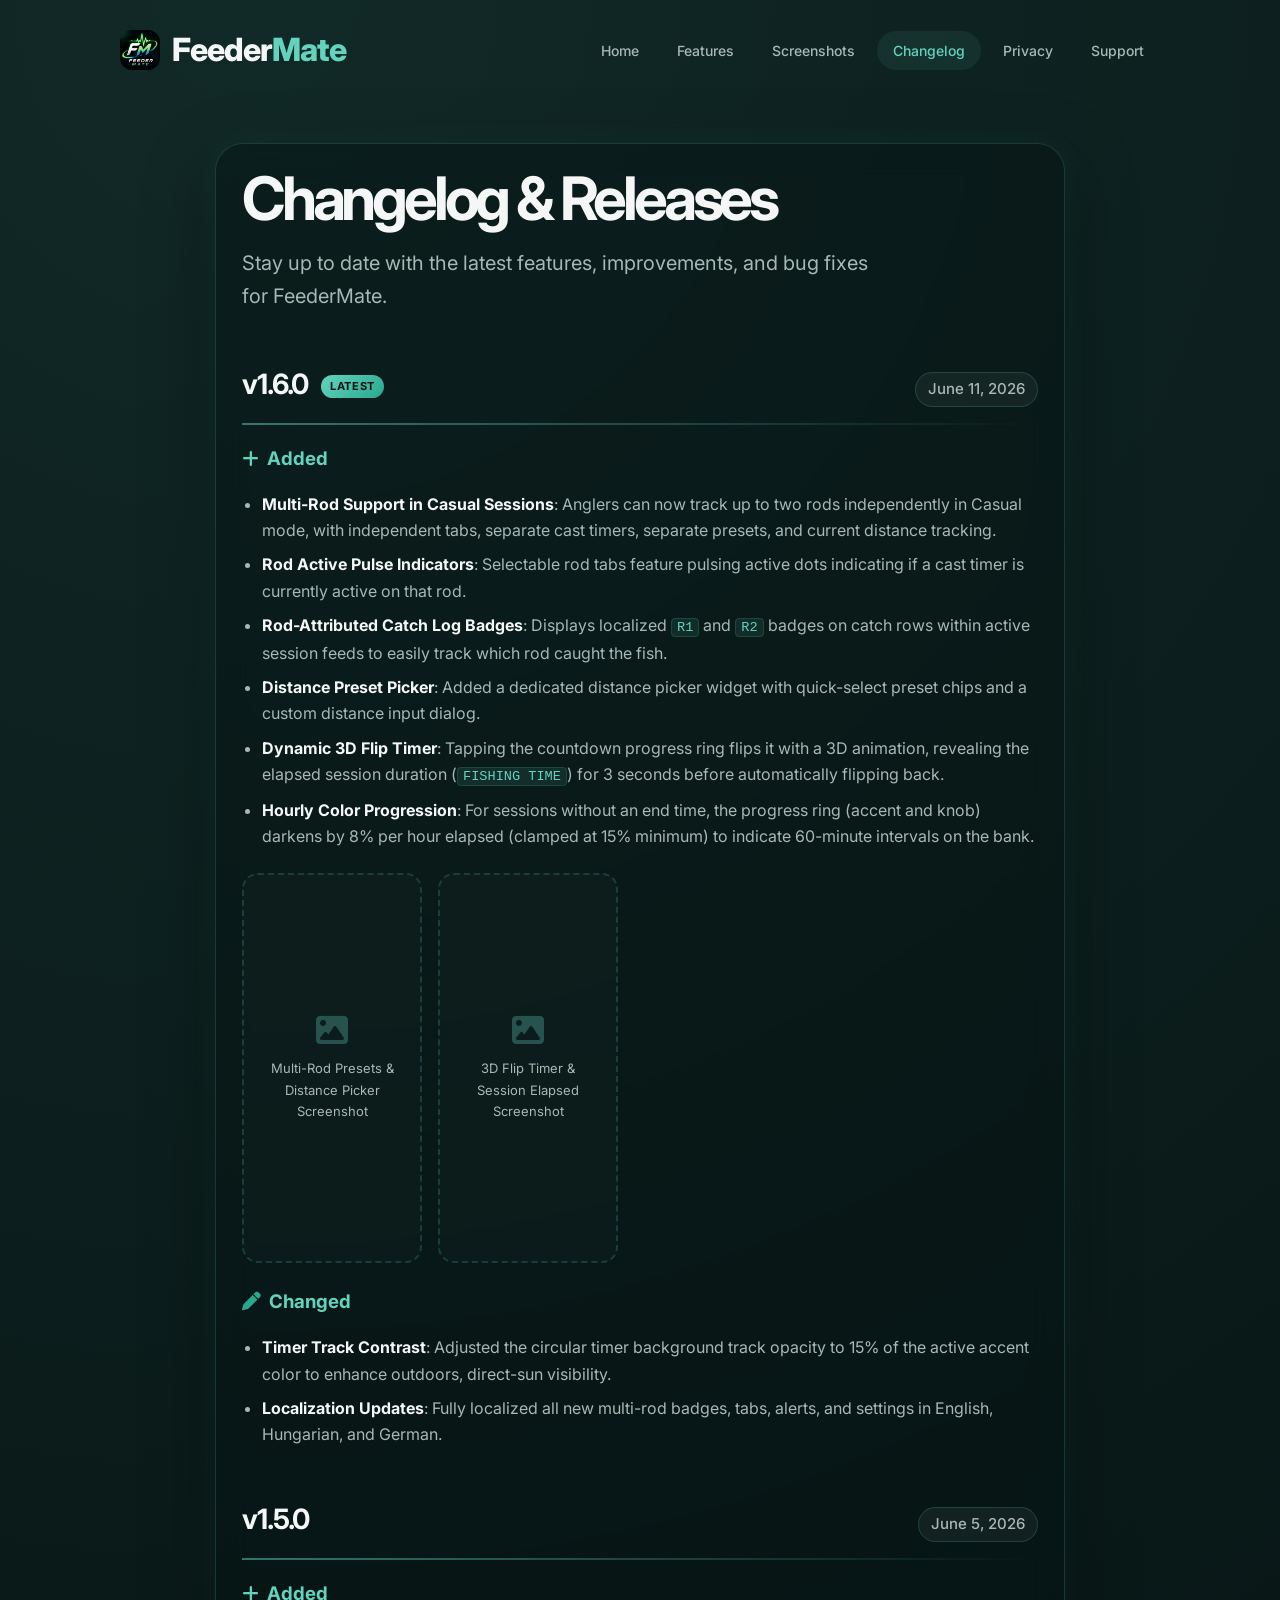
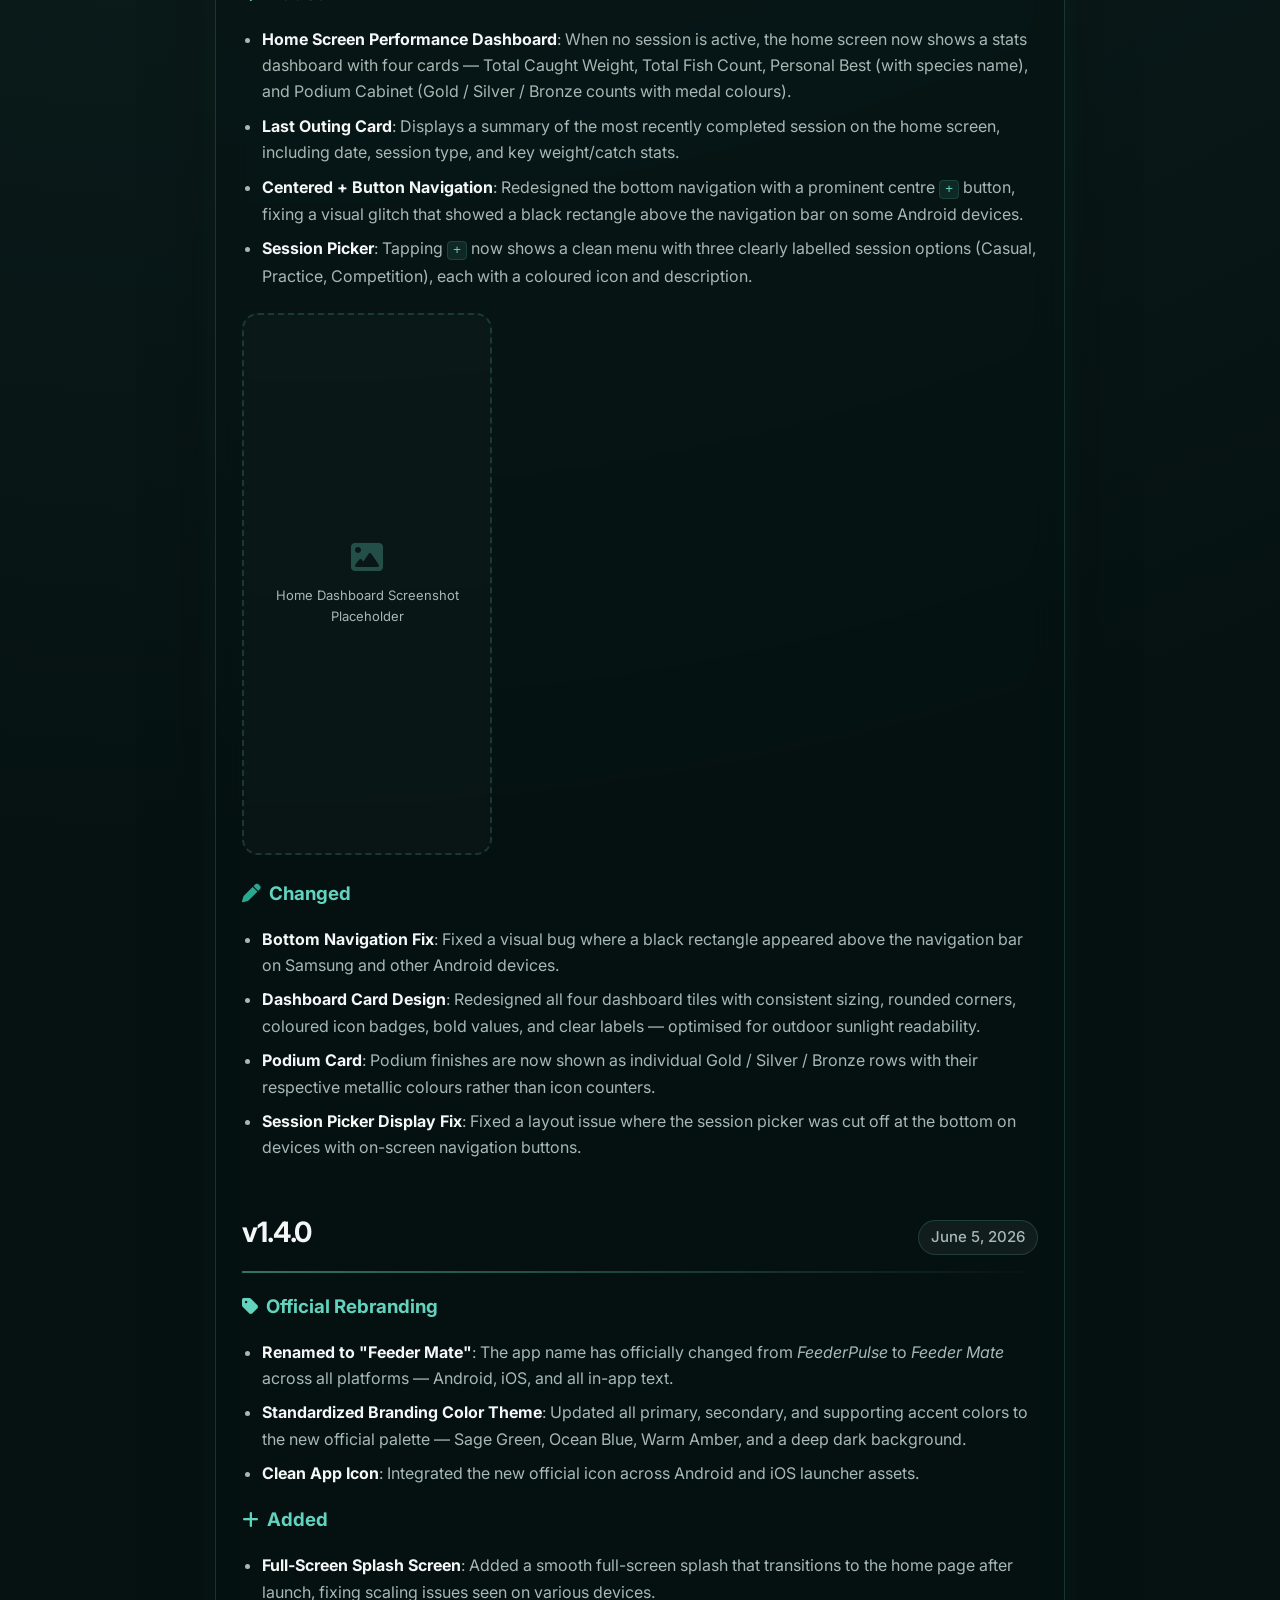
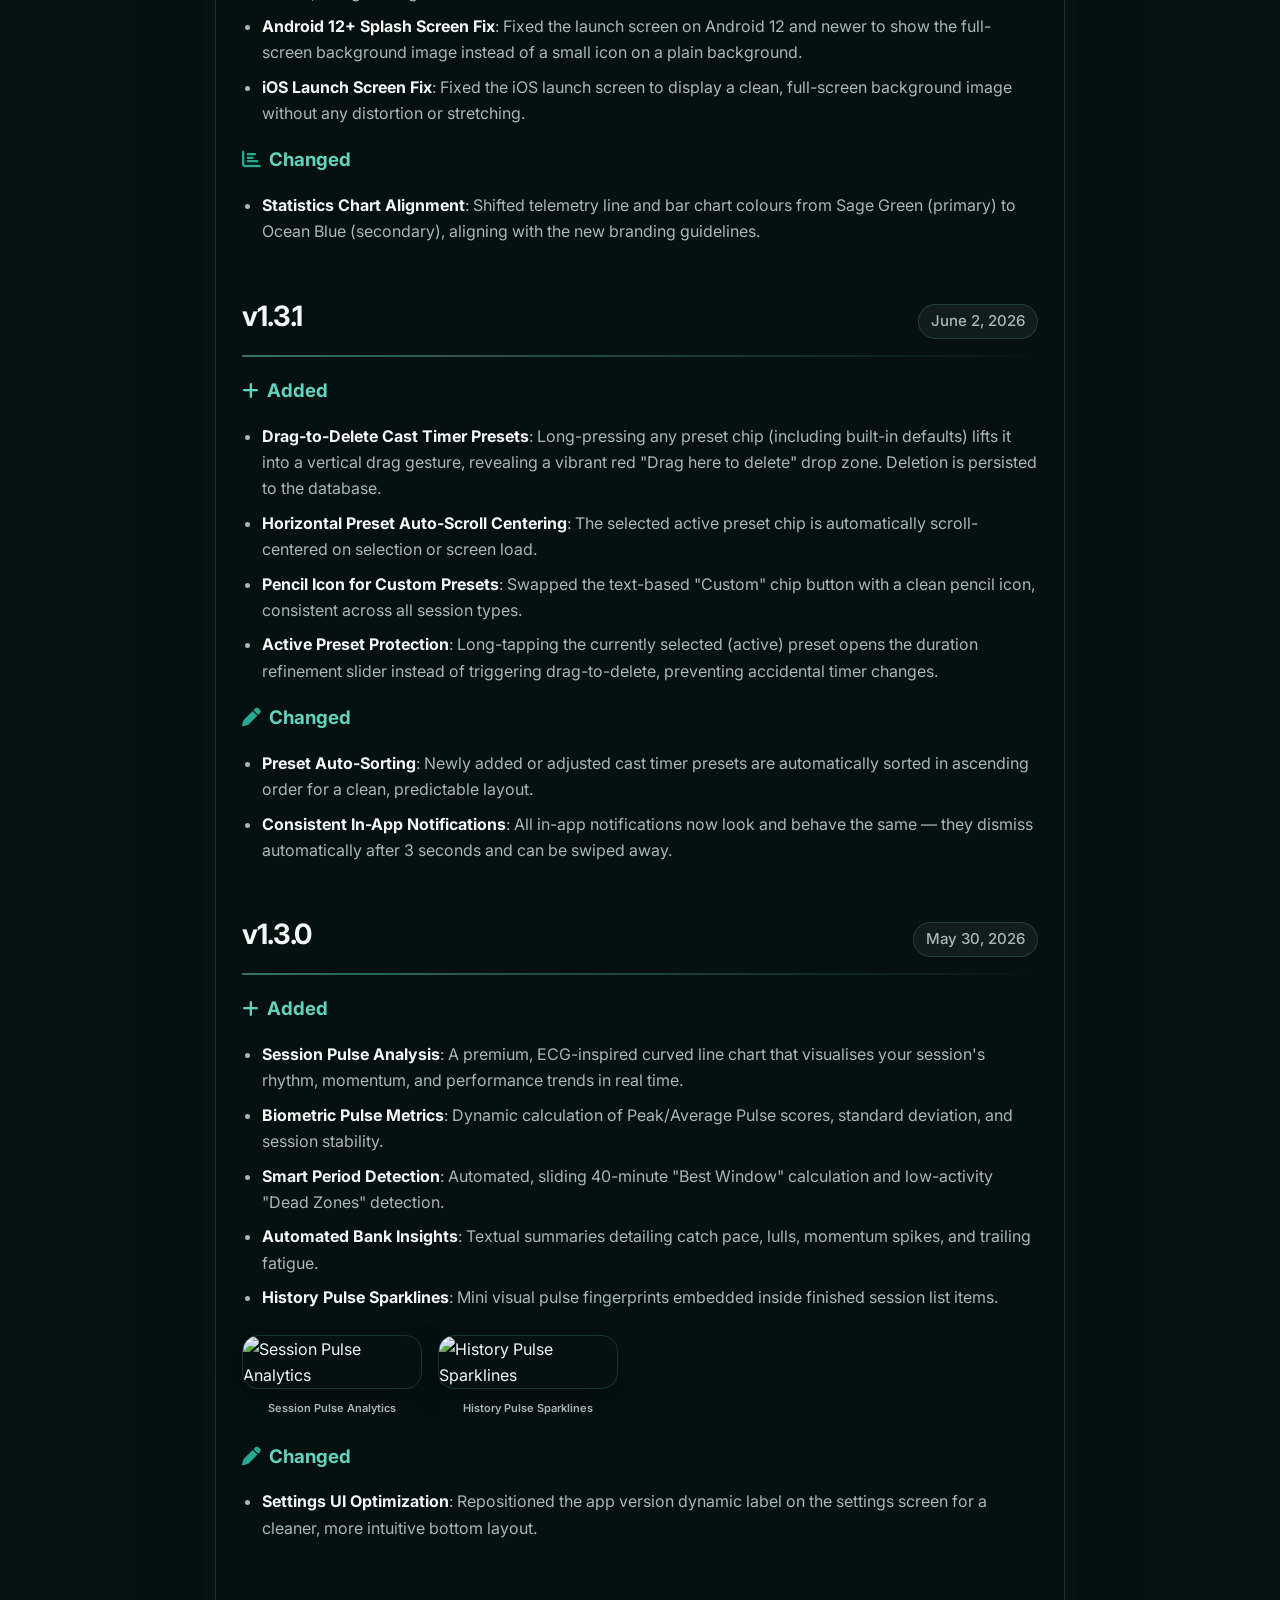
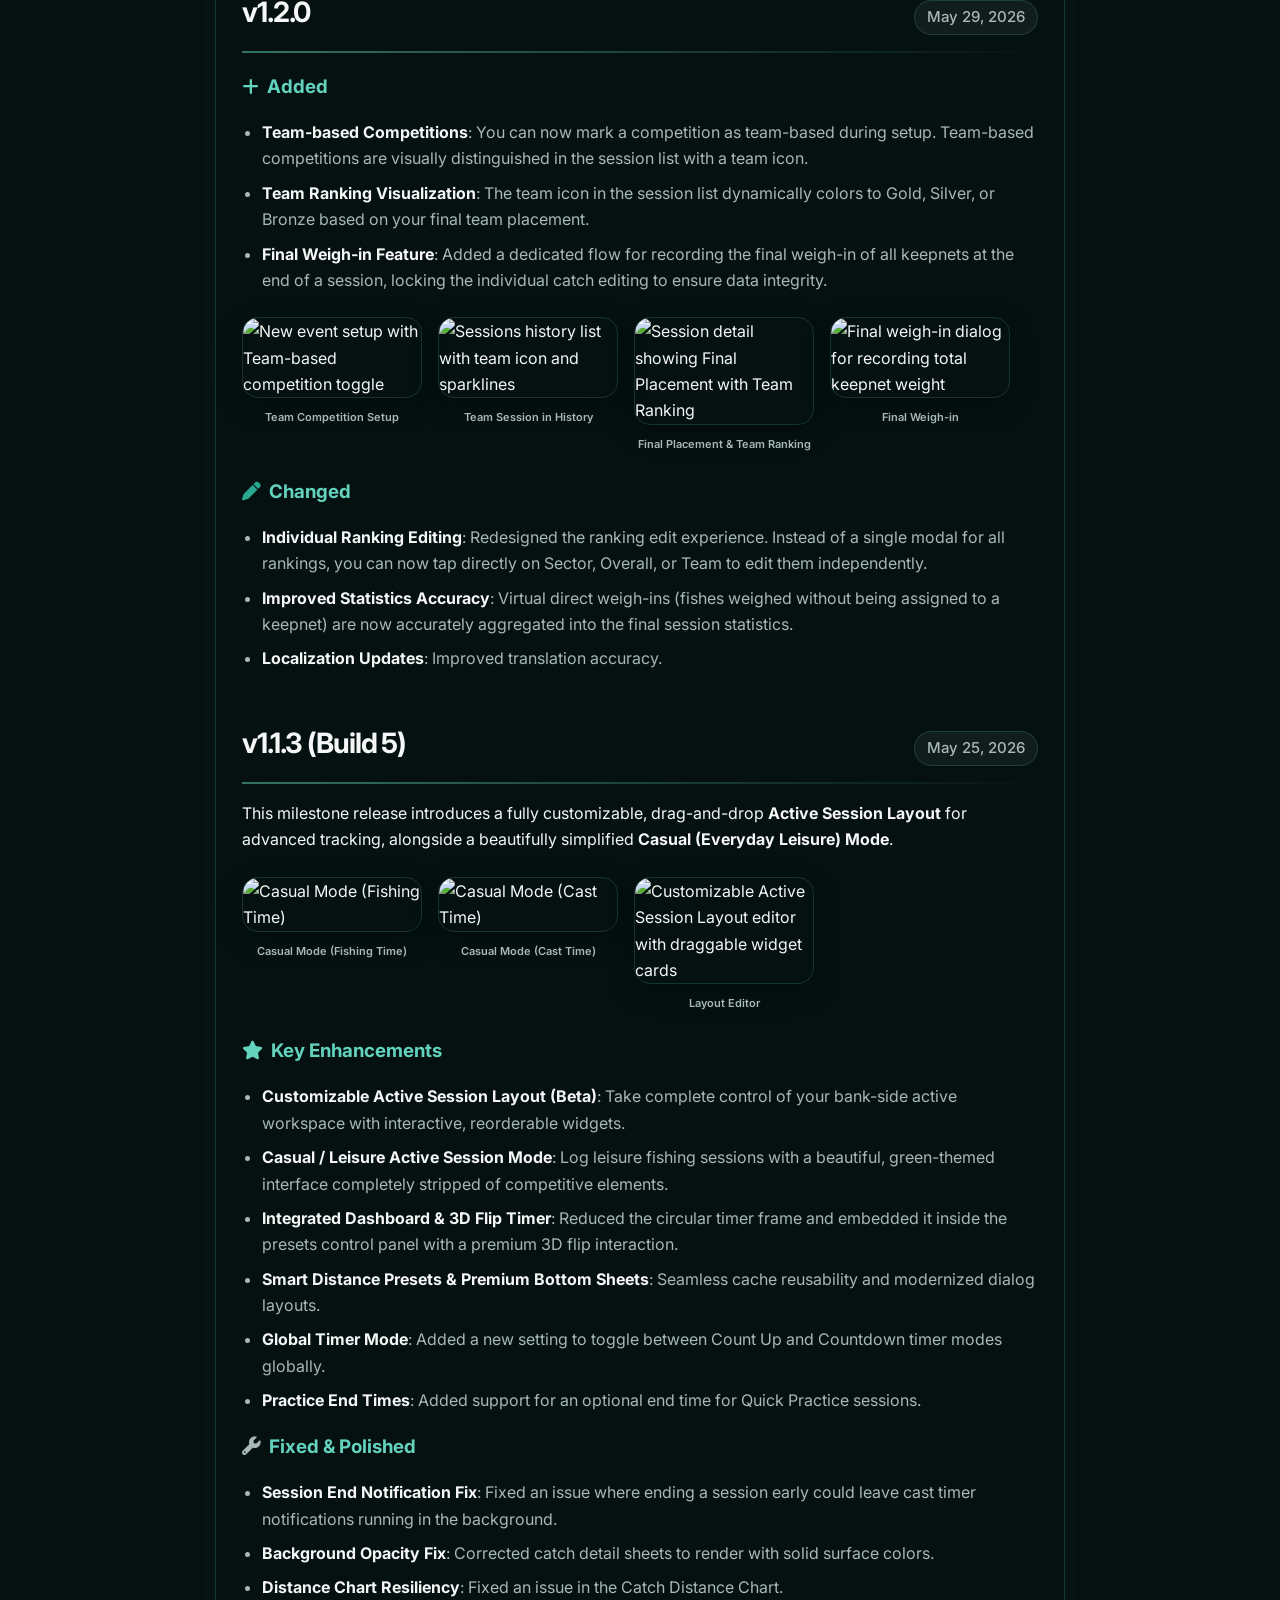
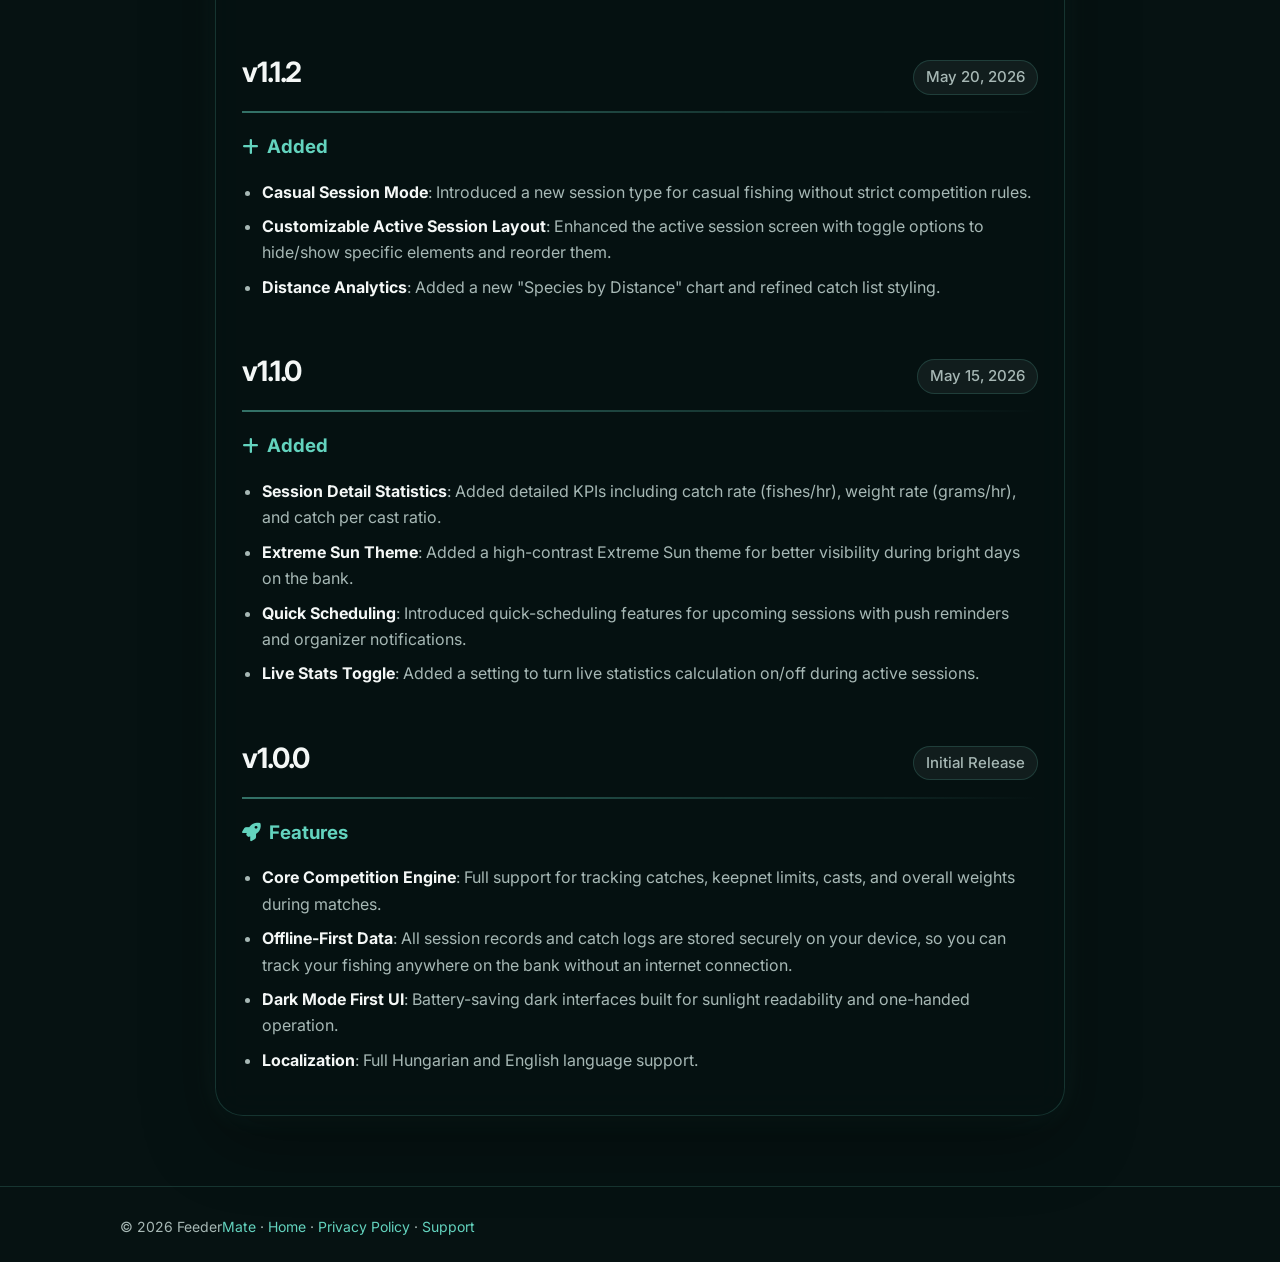
==== commit 779ce4c5: "feat: update changelog for v1.6.0 with screenshot placeholders" ====
--- a/changelog/index.html
+++ b/changelog/index.html
@@ -73,7 +73,43 @@
 
       <div class="release-item latest">
         <div class="release-header">
-          <h2>v1.5.0 <span class="release-badge">Latest</span></h2>
+          <h2>v1.6.0 <span class="release-badge">Latest</span></h2>
+          <span class="release-date">June 11, 2026</span>
+        </div>
+        <div class="pulse-line"></div>
+        <div class="release-content">
+          <h3><i class="fa-solid fa-plus" style="color:var(--accent);margin-right:8px;"></i>Added</h3>
+          <ul>
+            <li><strong>Multi-Rod Support in Casual Sessions</strong>: Anglers can now track up to two rods independently in Casual mode, with independent tabs, separate cast timers, separate presets, and current distance tracking.</li>
+            <li><strong>Rod Active Pulse Indicators</strong>: Selectable rod tabs feature pulsing active dots indicating if a cast timer is currently active on that rod.</li>
+            <li><strong>Rod-Attributed Catch Log Badges</strong>: Displays localized <code>R1</code> and <code>R2</code> badges on catch rows within active session feeds to easily track which rod caught the fish.</li>
+            <li><strong>Distance Preset Picker</strong>: Added a dedicated distance picker widget with quick-select preset chips and a custom distance input dialog.</li>
+            <li><strong>Dynamic 3D Flip Timer</strong>: Tapping the countdown progress ring flips it with a 3D animation, revealing the elapsed session duration (<code>FISHING TIME</code>) for 3 seconds before automatically flipping back.</li>
+            <li><strong>Hourly Color Progression</strong>: For sessions without an end time, the progress ring (accent and knob) darkens by 8% per hour elapsed (clamped at 15% minimum) to indicate 60-minute intervals on the bank.</li>
+          </ul>
+
+          <div style="display: flex; gap: 16px; margin: 24px 0; flex-wrap: wrap; justify-content: flex-start;">
+            <div class="feature-placeholder" style="margin: 0; max-width: 180px;">
+              <i class="fa-solid fa-image"></i>
+              <span>Multi-Rod Presets &amp; Distance Picker Screenshot</span>
+            </div>
+            <div class="feature-placeholder" style="margin: 0; max-width: 180px;">
+              <i class="fa-solid fa-image"></i>
+              <span>3D Flip Timer &amp; Session Elapsed Screenshot</span>
+            </div>
+          </div>
+
+          <h3><i class="fa-solid fa-pen" style="color:var(--accent-2);margin-right:8px;"></i>Changed</h3>
+          <ul>
+            <li><strong>Timer Track Contrast</strong>: Adjusted the circular timer background track opacity to 15% of the active accent color to enhance outdoors, direct-sun visibility.</li>
+            <li><strong>Localization Updates</strong>: Fully localized all new multi-rod badges, tabs, alerts, and settings in English, Hungarian, and German.</li>
+          </ul>
+        </div>
+      </div>
+
+      <div class="release-item">
+        <div class="release-header">
+          <h2>v1.5.0</h2>
           <span class="release-date">June 5, 2026</span>
         </div>
         <div class="pulse-line"></div>
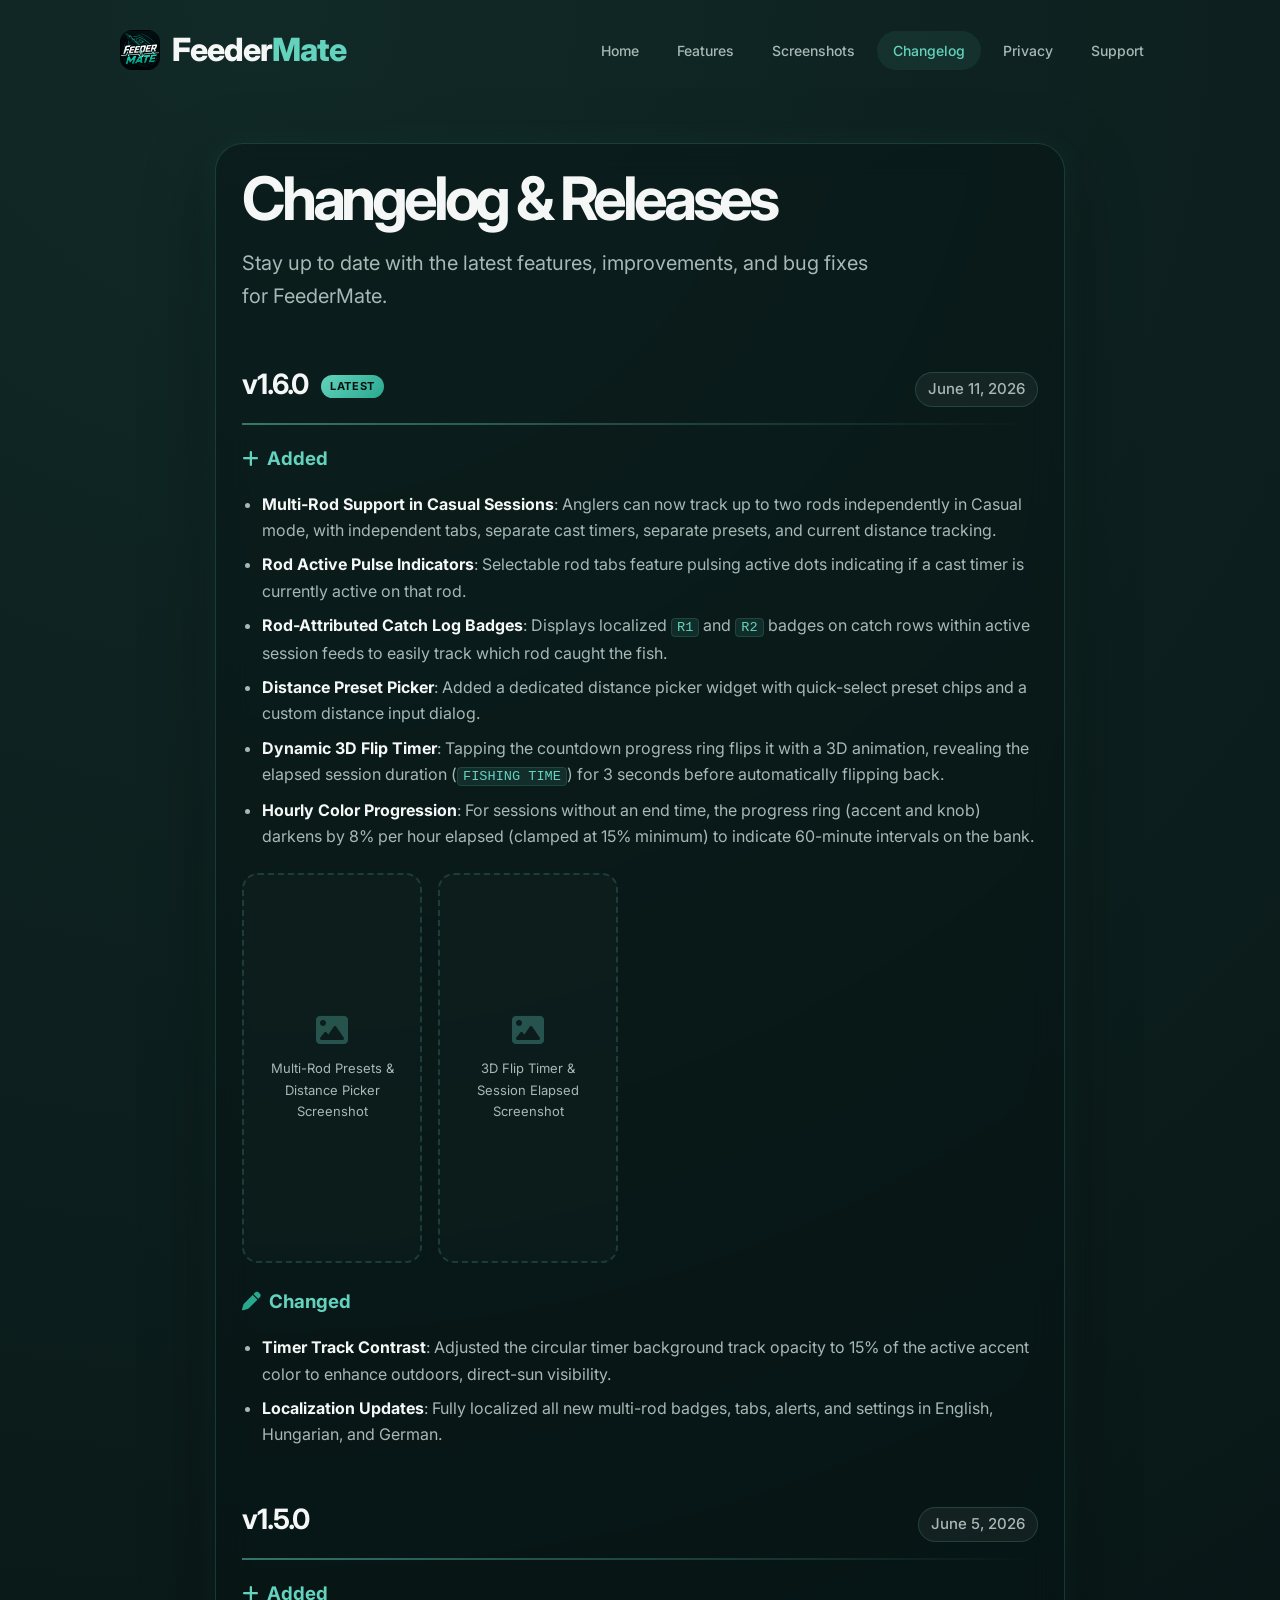
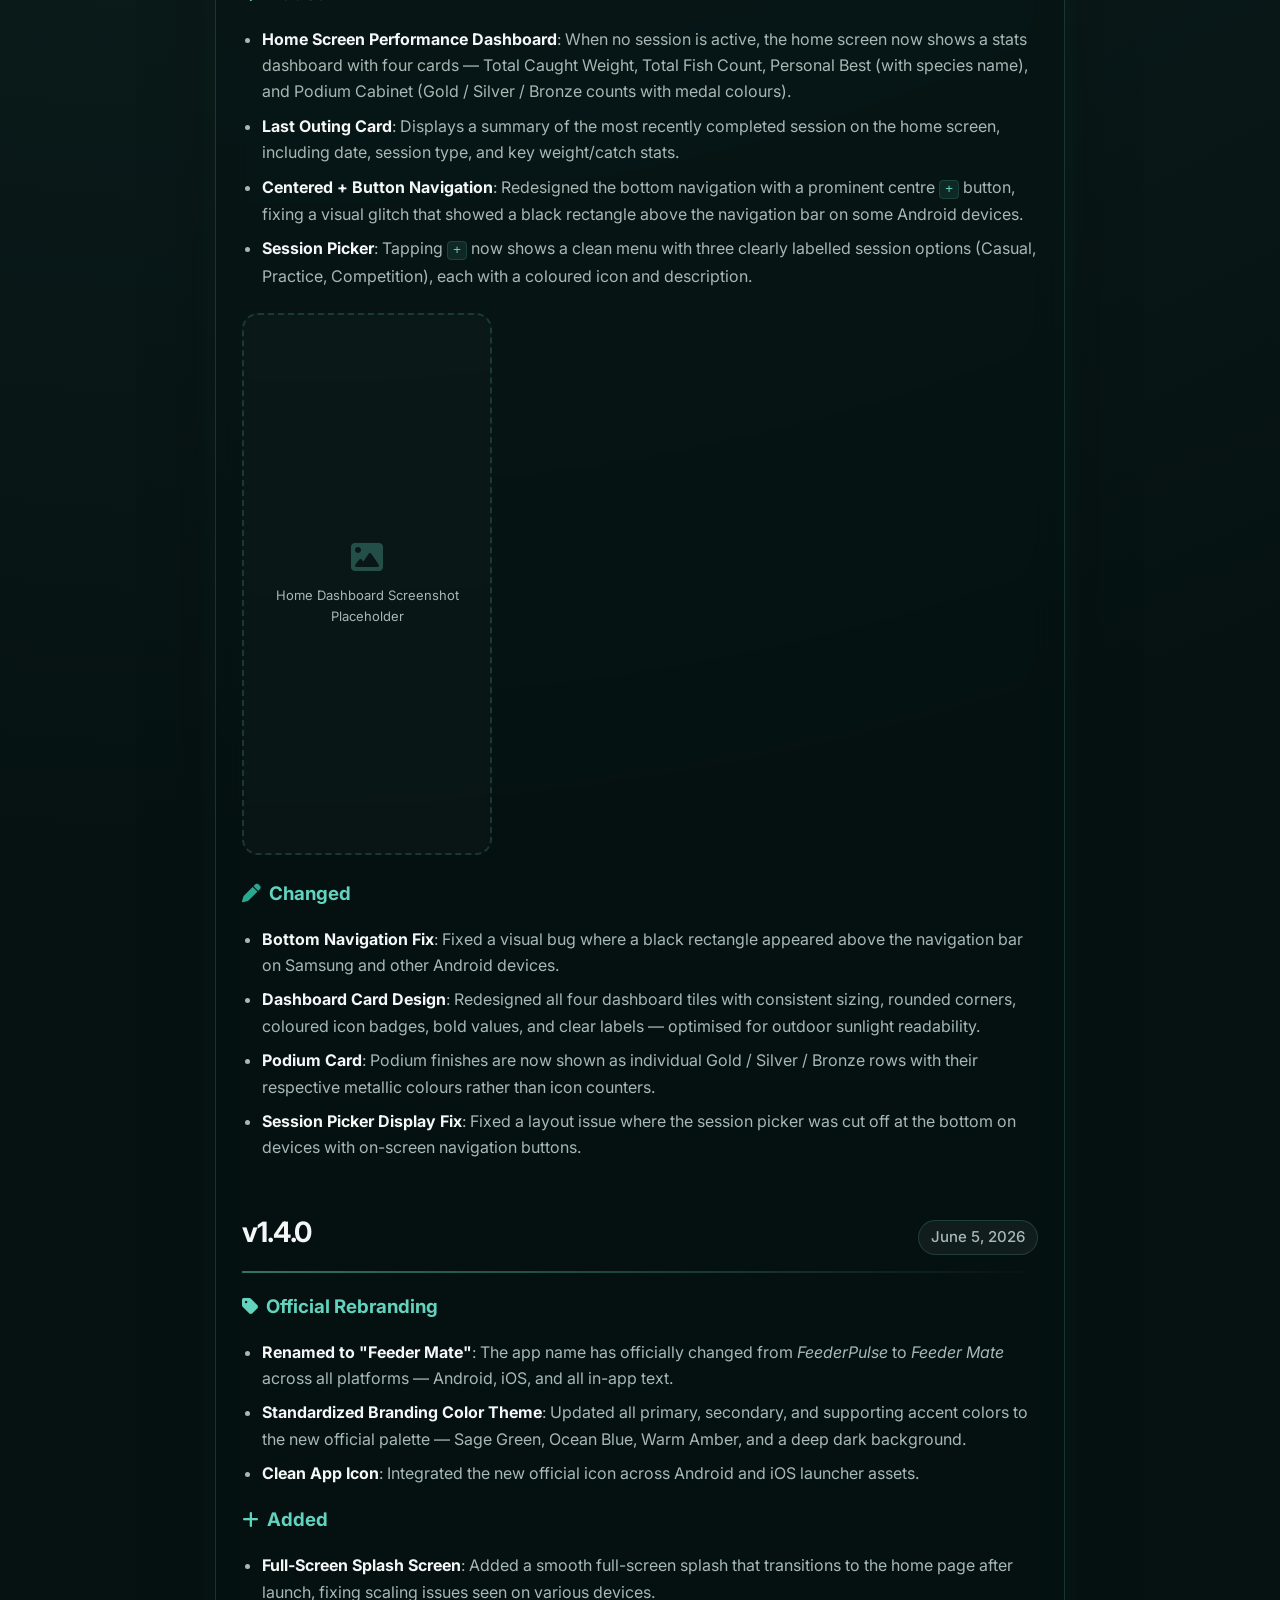
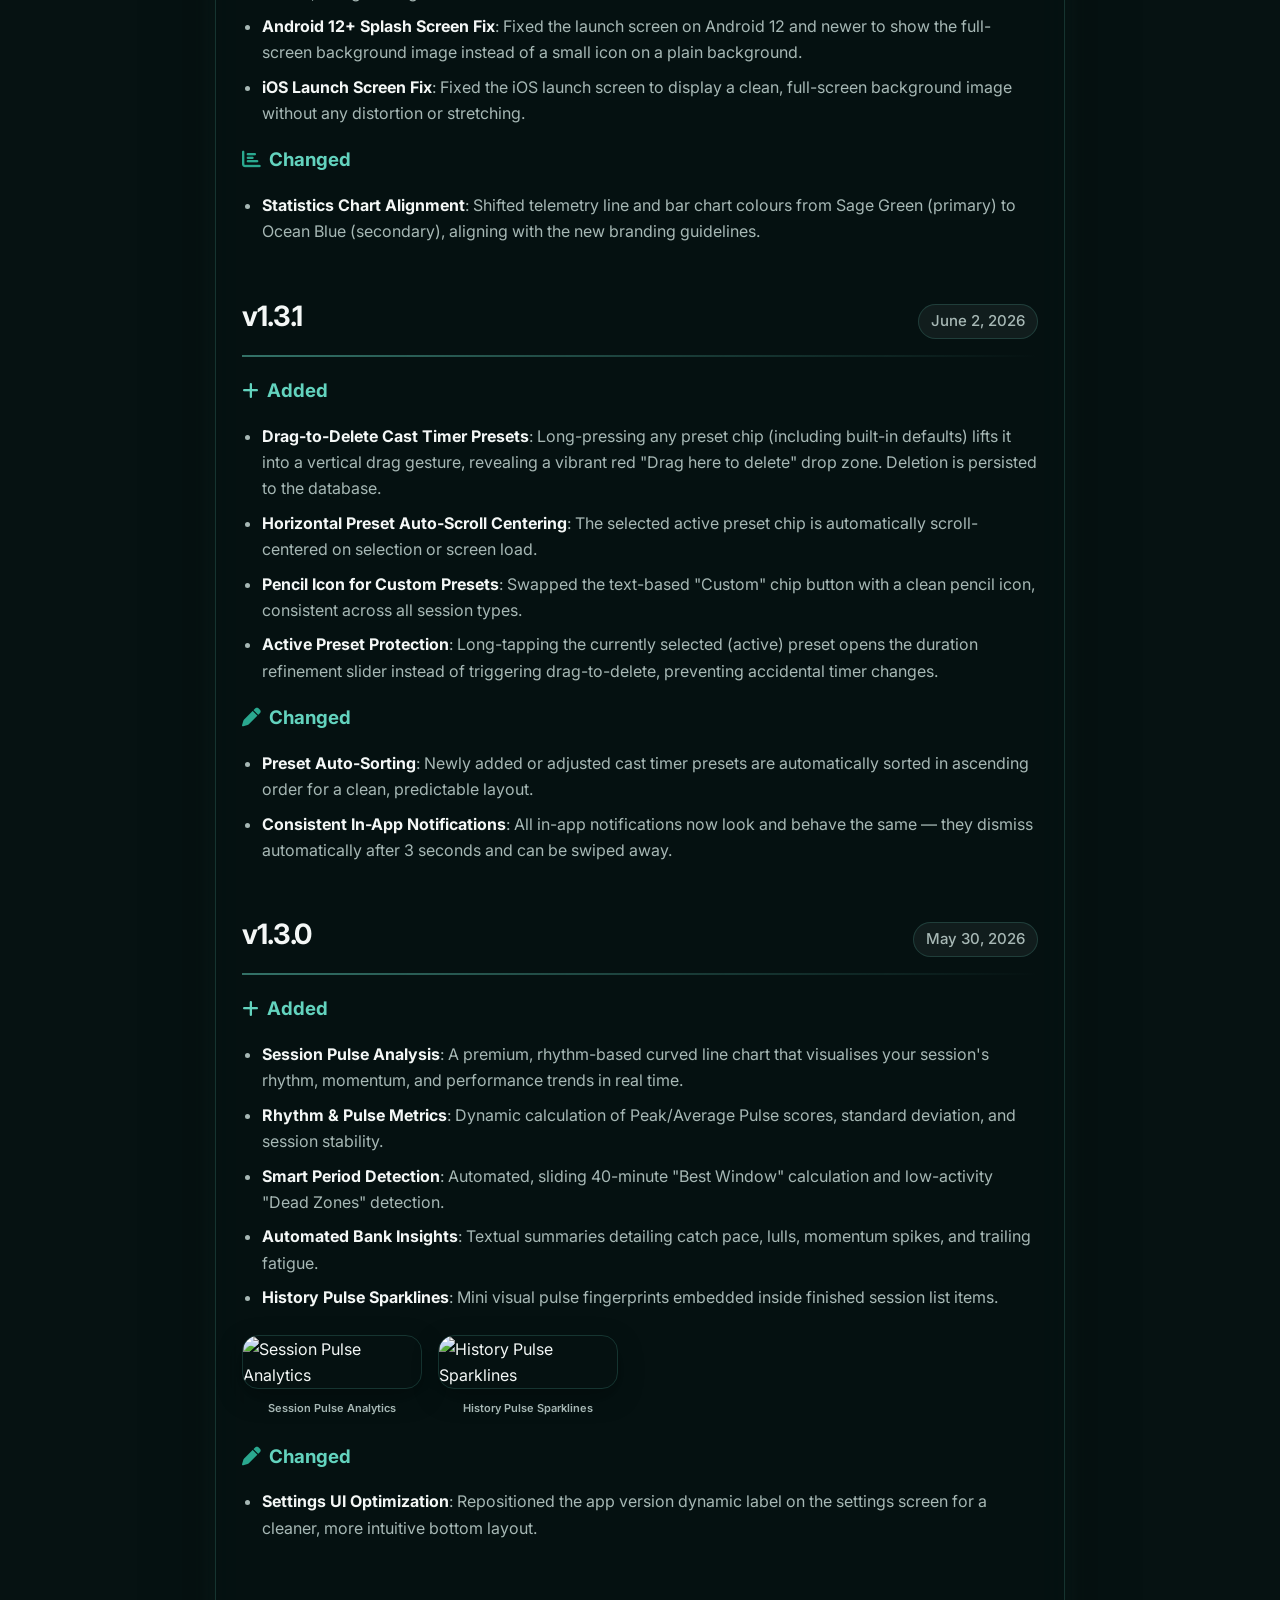
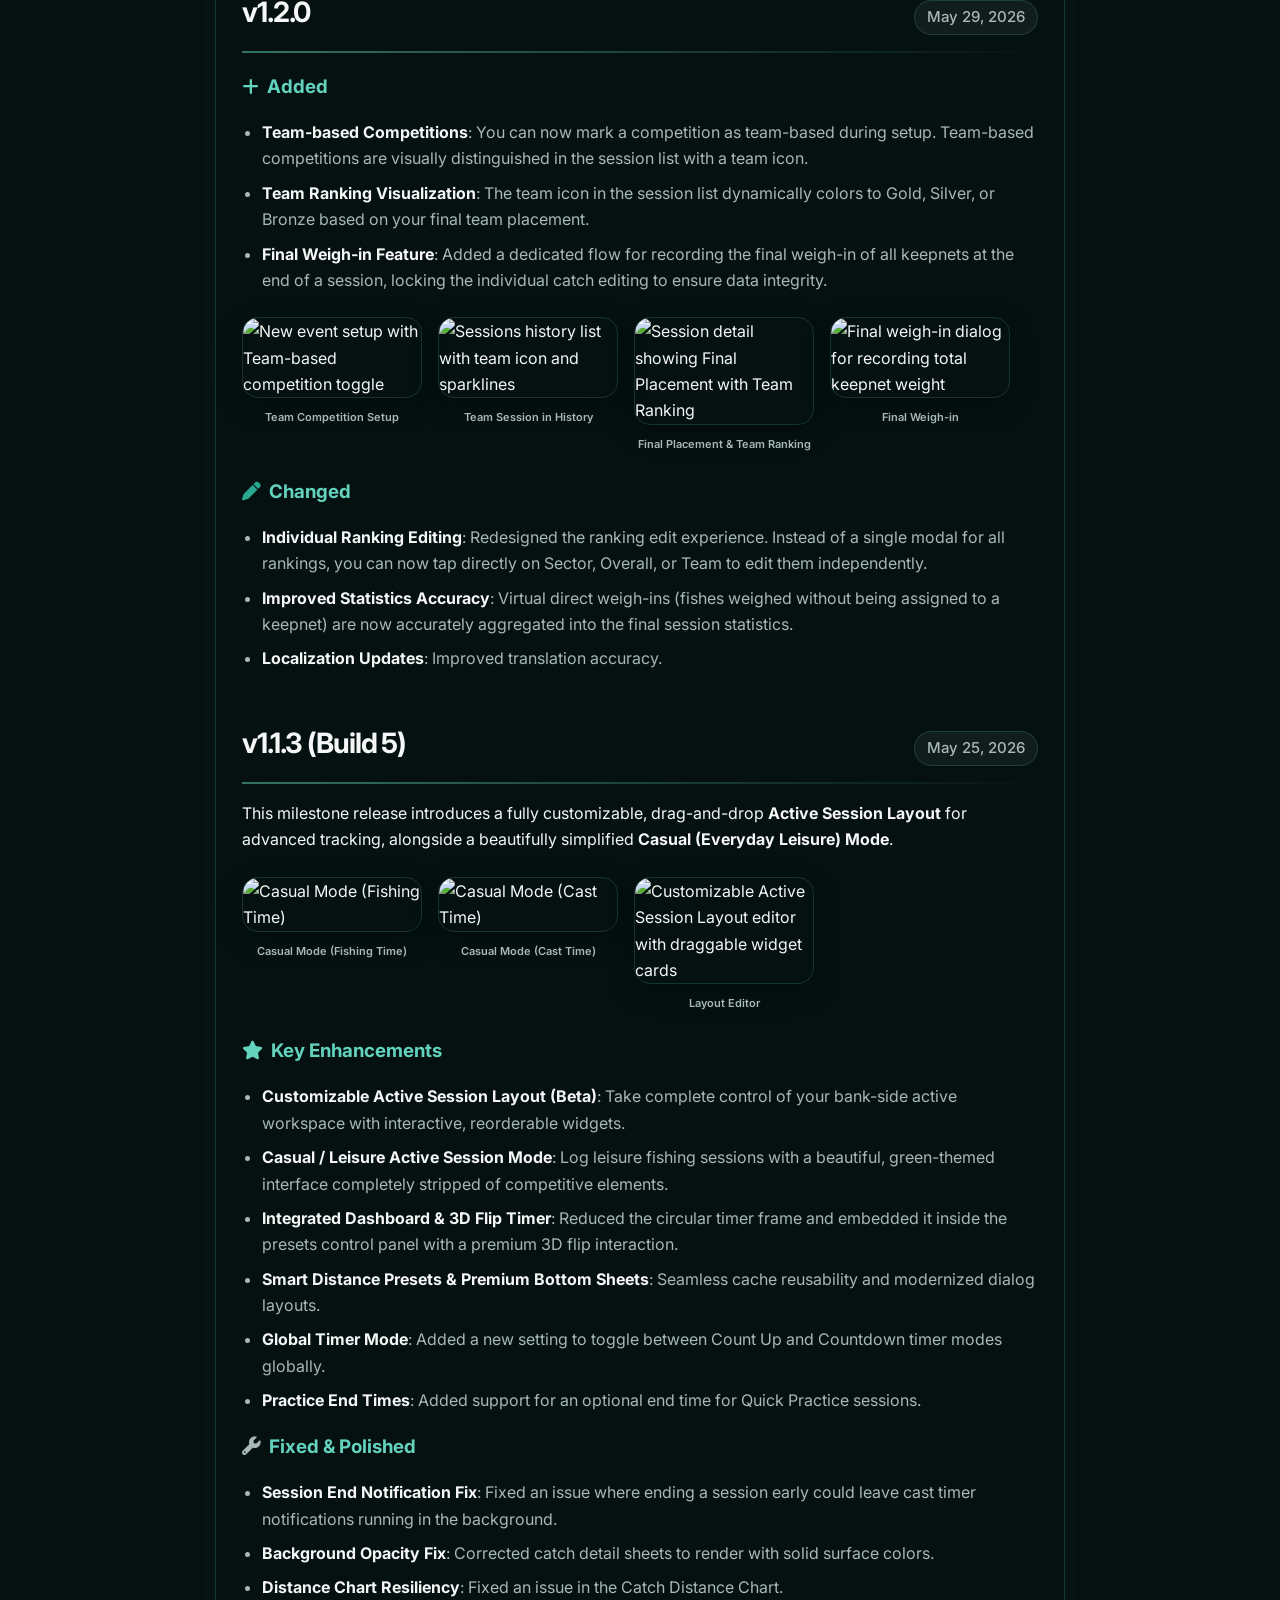
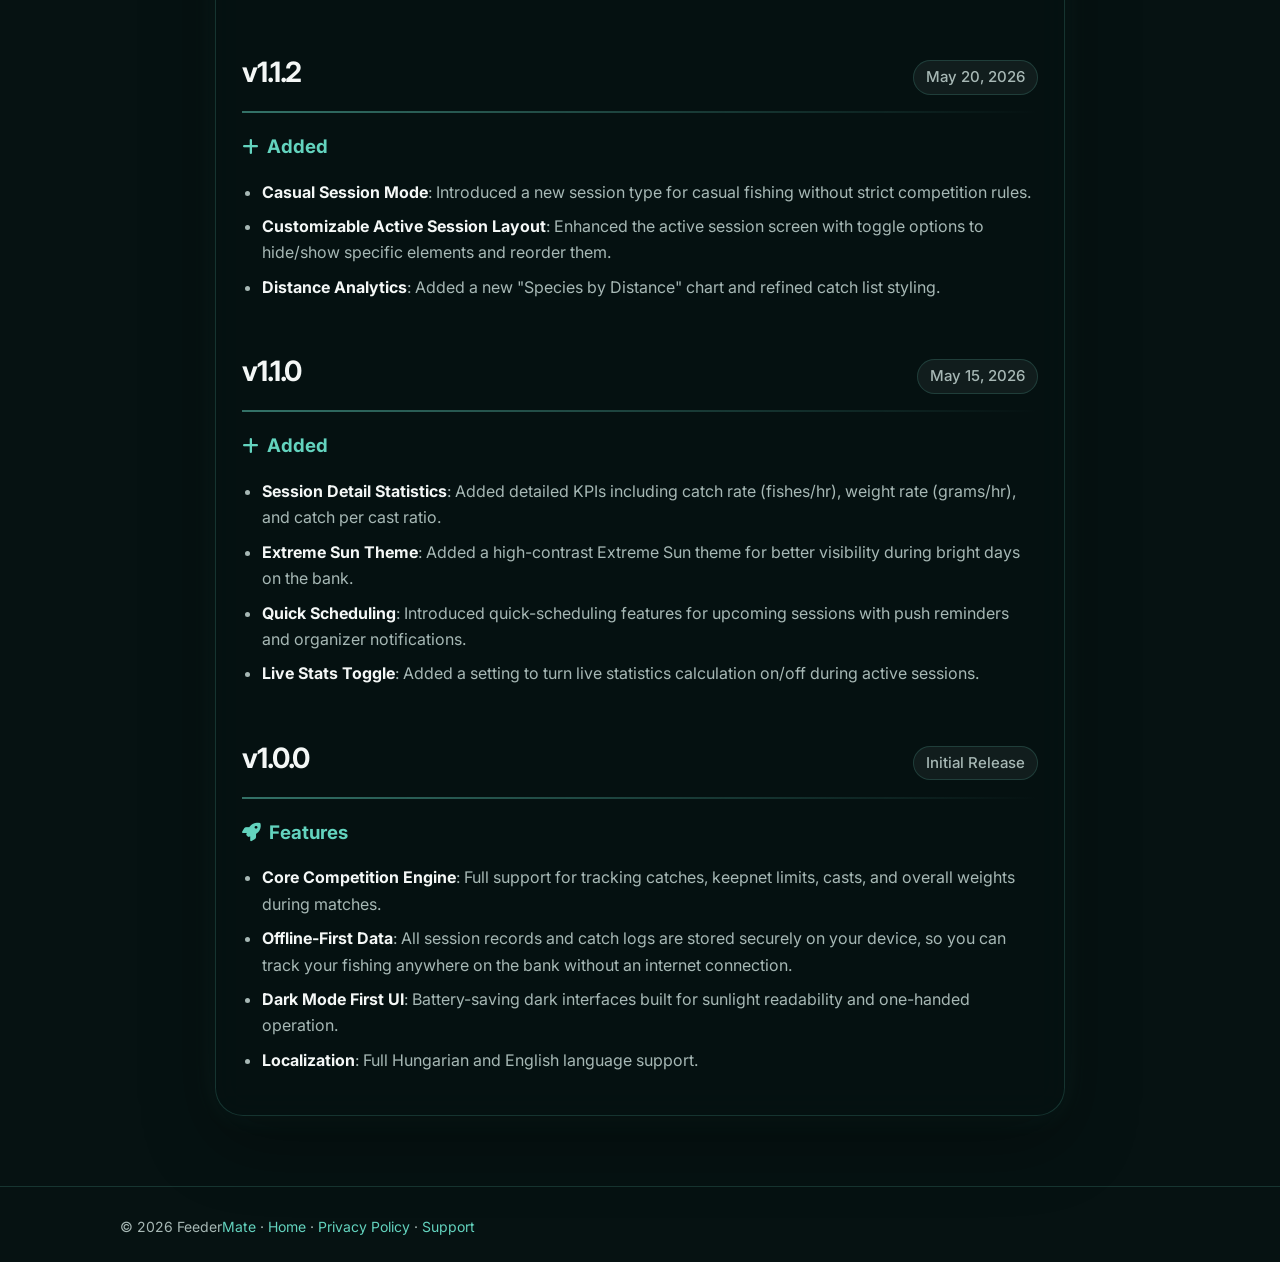
==== commit bbba3db0: "fix(store): replace medical terms like ECG/biometric with rhythm and activity terms" ====
--- a/changelog/index.html
+++ b/changelog/index.html
@@ -228,9 +228,9 @@
         <div class="release-content">
           <h3><i class="fa-solid fa-plus" style="color:var(--accent);margin-right:8px;"></i>Added</h3>
           <ul>
-            <li><strong>Session Pulse Analysis</strong>: A premium, ECG-inspired curved line chart that
+            <li><strong>Session Pulse Analysis</strong>: A premium, rhythm-based curved line chart that
               visualises your session's rhythm, momentum, and performance trends in real time.</li>
-            <li><strong>Biometric Pulse Metrics</strong>: Dynamic calculation of Peak/Average Pulse scores, standard
+            <li><strong>Rhythm &amp; Pulse Metrics</strong>: Dynamic calculation of Peak/Average Pulse scores, standard
               deviation, and session stability.</li>
             <li><strong>Smart Period Detection</strong>: Automated, sliding 40-minute "Best Window" calculation and
               low-activity "Dead Zones" detection.</li>
